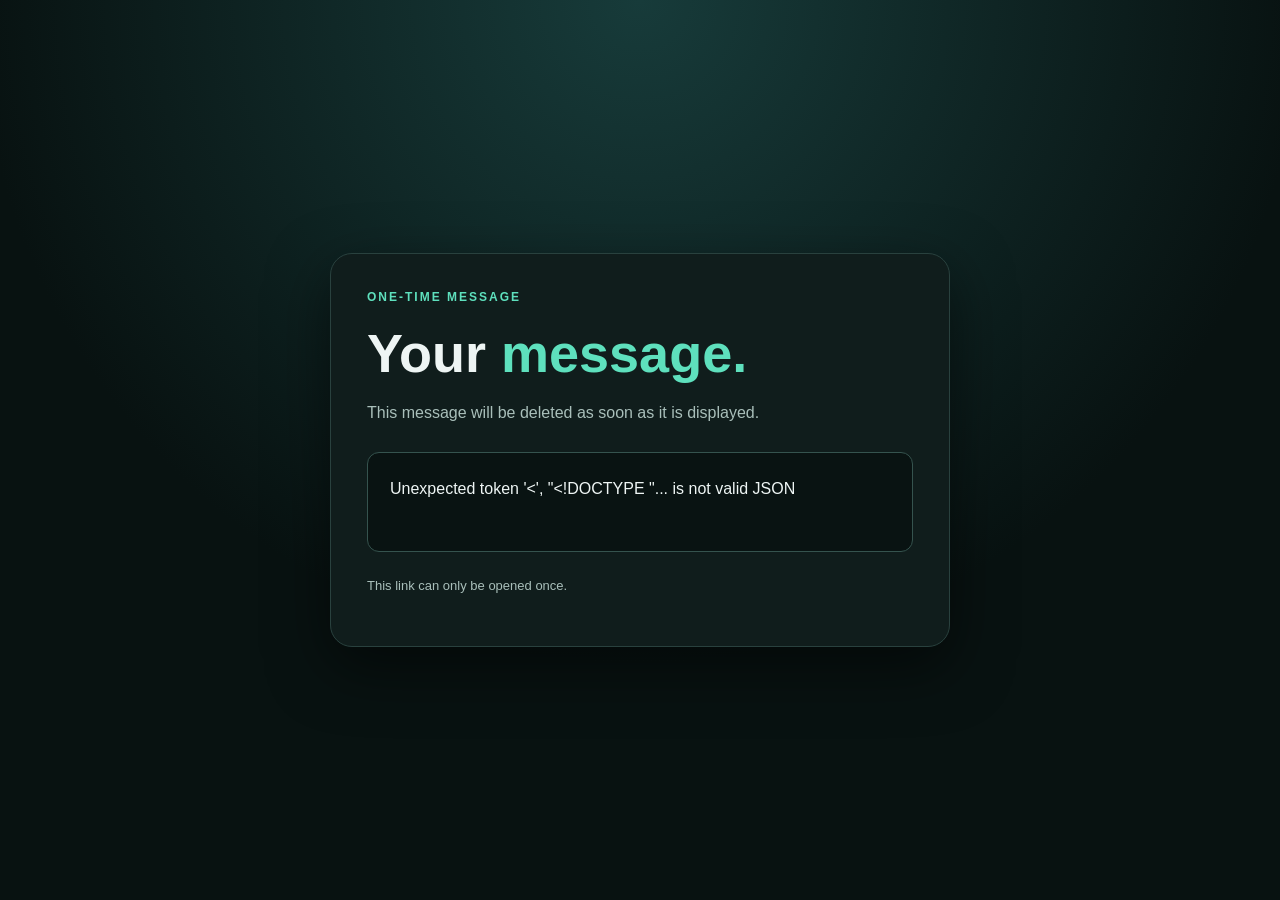
==== static/read.html @ 4c46920a "first commit" ====
<!DOCTYPE html>
<html lang="en">
<head>
    <meta charset="UTF-8">
    <meta name="viewport" content="width=device-width, initial-scale=1.0">

    <title>Open Secret Message</title>

    <link rel="stylesheet" href="/static/style.css">
</head>
<body>

    <main class="container">

        <div class="tag">
            ONE-TIME MESSAGE
        </div>

        <h1>Your <span>message.</span></h1>

        <p class="intro">
            This message will be deleted as soon as it is displayed.
        </p>

        <div id="message" class="message">
            Opening message...
        </div>

        <p class="note">
            This link can only be opened once.
        </p>

    </main>

    <script>

        // Get the token from the URL and request the message
        async function openMessage() {

            const token = window.location.pathname.split("/").pop();

            const box = document.getElementById("message");

            try {

                const response = await fetch(
                    "/message/" + encodeURIComponent(token)
                );

                const data = await response.json();

                if (!response.ok) {
                    throw new Error(
                        data.detail || "Message unavailable."
                    );
                }

                // Display the message safely as text
                box.textContent = data.message;

            } catch (error) {

                box.textContent = error.message;

            }
        }

        // Open the message when the page loads
        openMessage();

    </script>

</body>
</html>
---- static/style.css ----
/* Apply styles to all elements */
* {
    box-sizing: border-box;
}

/* Main webpage background */
body {
    margin: 0;
    min-height: 100vh;
    display: grid;
    place-items: center;
    padding: 24px;
    font-family: Arial, sans-serif;
    color: #eef5f4;

    background: radial-gradient(
        circle at top,
        #173b3a,
        #081211 60%
    );
}

/* Main content box */
.container {
    width: 100%;
    max-width: 620px;
    padding: 36px;

    background: #101d1c;
    border: 1px solid #29413e;
    border-radius: 22px;

    box-shadow: 0 20px 60px #0008;
}

/* Small heading */
.tag {
    color: #5ee0bd;
    font-size: 12px;
    letter-spacing: 2px;
    font-weight: bold;
}

/* Main title */
h1 {
    font-size: clamp(34px, 8vw, 54px);
    margin: 18px 0 12px;
}

/* Highlighted title text */
h1 span {
    color: #5ee0bd;
}

/* Description text */
.intro,
.note {
    color: #a9bfba;
    line-height: 1.6;
}

/* Textarea label */
label {
    display: block;
    margin: 28px 0 10px;
    font-weight: bold;
}

/* Textarea and input fields */
textarea,
input {
    width: 100%;
    padding: 15px;

    border: 1px solid #35534e;
    border-radius: 12px;

    color: #eef5f4;
    background: #091312;

    font: inherit;
}

/* Textarea settings */
textarea {
    resize: vertical;
}

/* Buttons */
button {
    width: 100%;
    margin-top: 16px;
    padding: 15px;

    border: 0;
    border-radius: 12px;

    color: #06211b;
    background: #5ee0bd;

    font-size: 16px;
    font-weight: bold;

    cursor: pointer;
}

/* Disabled button */
button:disabled {
    opacity: 0.6;
    cursor: wait;
}

/* Result section */
.result {
    margin-top: 20px;
    overflow-wrap: anywhere;
}

/* Result message */
.result p {
    color: #5ee0bd;
}

/* Copy button */
button.copy {
    margin-top: 10px;
}

/* Secret message display */
.message {
    margin-top: 26px;
    padding: 22px;
    min-height: 100px;

    white-space: pre-wrap;
    overflow-wrap: anywhere;

    background: #091312;
    border: 1px solid #35534e;
    border-radius: 12px;

    line-height: 1.7;
}

/* Small note */
.note {
    margin-top: 24px;
    font-size: 13px;
}

/* Mobile screen design */
@media (max-width: 480px) {

    .container {
        padding: 25px 20px;
    }

}
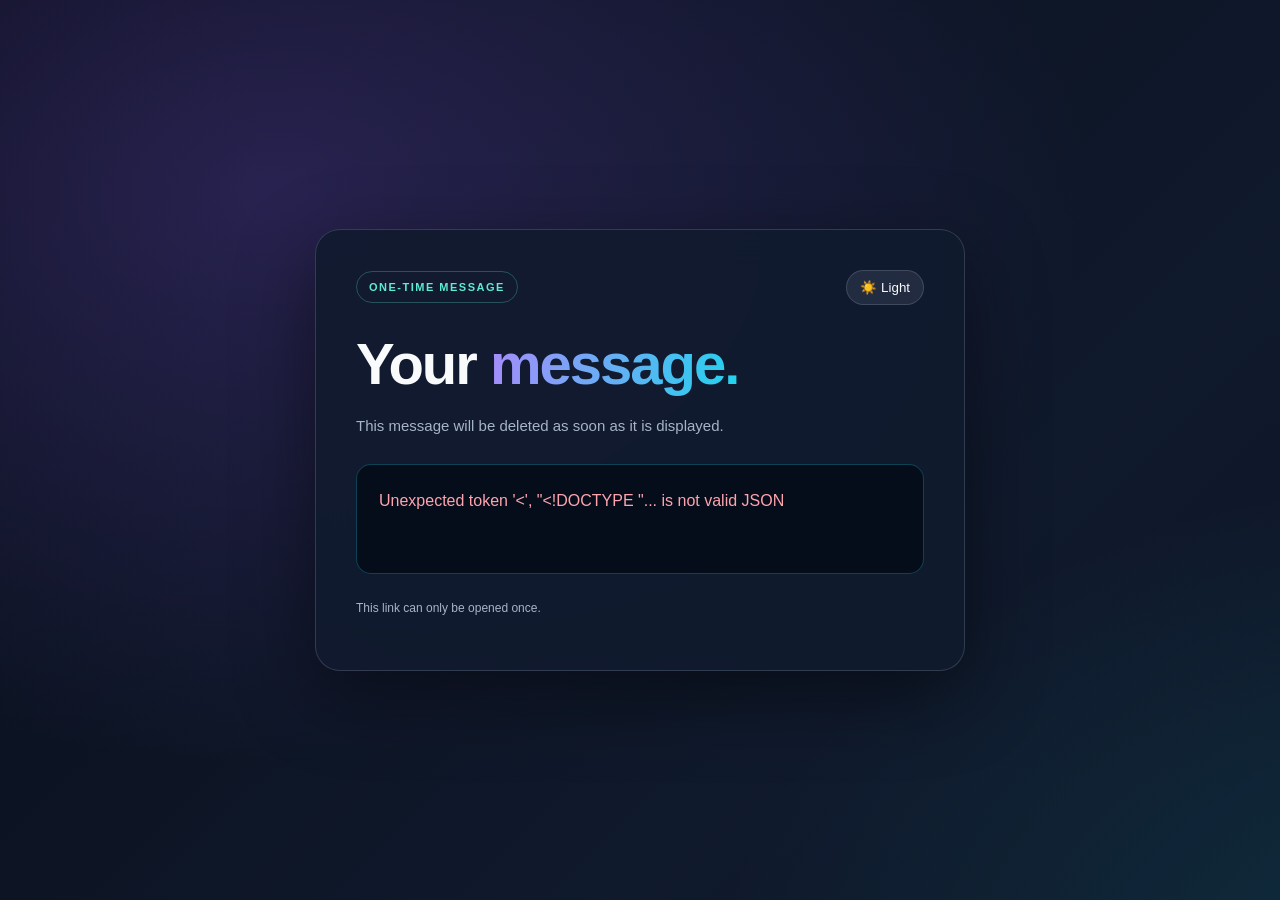
==== commit 9ed2deb7: "Updated programs" ====
--- a/static/read.html
+++ b/static/read.html
@@ -1,74 +1,153 @@
+
 <!DOCTYPE html>
 <html lang="en">
+
 <head>
+
     <meta charset="UTF-8">
-    <meta name="viewport" content="width=device-width, initial-scale=1.0">
+
+    <meta name="viewport"
+          content="width=device-width, initial-scale=1.0">
 
     <title>Open Secret Message</title>
 
     <link rel="stylesheet" href="/static/style.css">
+
 </head>
+
 <body>
 
-    <main class="container">
+<main class="container">
+
+    <div class="topbar">
 
         <div class="tag">
             ONE-TIME MESSAGE
         </div>
 
-        <h1>Your <span>message.</span></h1>
+        <button
+            class="theme-toggle"
+            id="themeToggle"
+            onclick="toggleTheme()">
 
-        <p class="intro">
-            This message will be deleted as soon as it is displayed.
-        </p>
+            ☀️ Light
 
-        <div id="message" class="message">
-            Opening message...
-        </div>
+        </button>
 
-        <p class="note">
-            This link can only be opened once.
-        </p>
+    </div>
 
-    </main>
+    <h1>Your <span>message.</span></h1>
 
-    <script>
+    <p class="intro">
+        This message will be deleted as soon as it is displayed.
+    </p>
 
-        // Get the token from the URL and request the message
-        async function openMessage() {
+    <div id="message" class="message">
+        Opening message...
+    </div>
 
-            const token = window.location.pathname.split("/").pop();
+    <p class="note">
+        This link can only be opened once.
+    </p>
 
-            const box = document.getElementById("message");
+</main>
 
-            try {
 
-                const response = await fetch(
-                    "/message/" + encodeURIComponent(token)
-                );
+<script>
 
-                const data = await response.json();
+// Apply saved theme
+function applySavedTheme() {
 
-                if (!response.ok) {
-                    throw new Error(
-                        data.detail || "Message unavailable."
-                    );
-                }
+    const theme =
+        localStorage.getItem("messageBurnerTheme") || "dark";
 
-                // Display the message safely as text
-                box.textContent = data.message;
+    document.body.classList.toggle(
+        "light-theme",
+        theme === "light"
+    );
 
-            } catch (error) {
+    updateThemeButton();
 
-                box.textContent = error.message;
+}
 
-            }
+
+// Switch theme
+function toggleTheme() {
+
+    const isLight =
+        document.body.classList.toggle("light-theme");
+
+    localStorage.setItem(
+        "messageBurnerTheme",
+        isLight ? "light" : "dark"
+    );
+
+    updateThemeButton();
+
+}
+
+
+// Update theme button
+function updateThemeButton() {
+
+    const button =
+        document.getElementById("themeToggle");
+
+    const isLight =
+        document.body.classList.contains("light-theme");
+
+    button.textContent =
+        isLight ? "🌙 Dark" : "☀️ Light";
+
+}
+
+
+// Fetch and display message
+async function openMessage() {
+
+    const token =
+        window.location.pathname.split("/").pop();
+
+    const box =
+        document.getElementById("message");
+
+    try {
+
+        const response = await fetch(
+            "/message/" + encodeURIComponent(token)
+        );
+
+        const data = await response.json();
+
+        if (!response.ok) {
+
+            throw new Error(
+                data.detail || "Message unavailable."
+            );
+
         }
 
-        // Open the message when the page loads
-        openMessage();
+        box.textContent = data.message;
 
-    </script>
+    }
+
+    catch (error) {
+
+        box.textContent = error.message;
+
+        box.classList.add("message-error");
+
+    }
+
+}
+
+
+// Start reader page
+applySavedTheme();
+
+openMessage();
+
+</script>
 
 </body>
-</html>+</html>
--- a/static/style.css
+++ b/static/style.css
@@ -1,158 +1,562 @@
-/* Apply styles to all elements */
+
+/* Message Burner Professional CSS */
+
+:root {
+
+    --panel: rgba(17, 27, 46, .92);
+
+    --text: #f8fafc;
+
+    --muted: #a7b4c8;
+
+    --field: rgba(5, 12, 25, .84);
+
+    --success: #5eead4;
+
+    --border: rgba(148, 163, 184, .25);
+
+}
+
+
+/* Basic settings */
+
 * {
+
     box-sizing: border-box;
-}
-
-/* Main webpage background */
+
+}
+
+
+/* Main background */
+
 body {
+
+    min-height: 100vh;
+
     margin: 0;
-    min-height: 100vh;
+
     display: grid;
+
     place-items: center;
-    padding: 24px;
+
+    padding: 25px 15px;
+
+    color: var(--text);
+
     font-family: Arial, sans-serif;
-    color: #eef5f4;
-
-    background: radial-gradient(
-        circle at top,
-        #173b3a,
-        #081211 60%
+
+    background:
+        radial-gradient(
+            ellipse at 15% 15%,
+            rgba(139, 92, 246, .23),
+            transparent 38%
+        ),
+        radial-gradient(
+            ellipse at 85% 80%,
+            rgba(34, 211, 238, .16),
+            transparent 38%
+        ),
+        linear-gradient(
+            135deg,
+            #080d18,
+            #101a2d,
+            #080d18
+        );
+
+    background-size: 140% 140%;
+
+    animation: backgroundFlow 14s infinite alternate;
+
+    transition: background .3s, color .3s;
+
+}
+
+
+/* Main card */
+
+.container {
+
+    width: min(100%, 650px);
+
+    padding: 40px;
+
+    border: 1px solid var(--border);
+
+    border-radius: 25px;
+
+    background: var(--panel);
+
+    backdrop-filter: blur(18px);
+
+    box-shadow: 0 24px 80px #0007;
+
+    animation: cardEnter .8s ease;
+
+}
+
+
+/* Top navigation */
+
+.topbar {
+
+    display: flex;
+
+    align-items: center;
+
+    justify-content: space-between;
+
+    gap: 10px;
+
+    flex-wrap: wrap;
+
+}
+
+
+/* Small tag */
+
+.tag {
+
+    color: var(--success);
+
+    font-size: 11px;
+
+    font-weight: bold;
+
+    letter-spacing: 1.5px;
+
+    padding: 9px 12px;
+
+    border: 1px solid #5eead444;
+
+    border-radius: 30px;
+
+}
+
+
+/* Theme button */
+
+.theme-toggle {
+
+    padding: 9px 13px;
+
+    border: 1px solid var(--border);
+
+    border-radius: 25px;
+
+    color: var(--text);
+
+    background: #94a3b822;
+
+    cursor: pointer;
+
+}
+
+
+/* Heading */
+
+h1 {
+
+    margin: 25px 0 12px;
+
+    font-size: clamp(36px, 8vw, 58px);
+
+    letter-spacing: -2px;
+
+}
+
+
+h1 span {
+
+    color: transparent;
+
+    background: linear-gradient(
+        100deg,
+        #a78bfa,
+        #22d3ee
     );
-}
-
-/* Main content box */
-.container {
-    width: 100%;
-    max-width: 620px;
-    padding: 36px;
-
-    background: #101d1c;
-    border: 1px solid #29413e;
-    border-radius: 22px;
-
-    box-shadow: 0 20px 60px #0008;
-}
-
-/* Small heading */
-.tag {
-    color: #5ee0bd;
-    font-size: 12px;
-    letter-spacing: 2px;
+
+    background-clip: text;
+
+    -webkit-background-clip: text;
+
+}
+
+
+/* Introduction */
+
+.intro {
+
+    color: var(--muted);
+
+    line-height: 1.8;
+
+    font-size: 15px;
+
+}
+
+
+/* Label */
+
+label {
+
+    display: block;
+
+    margin: 25px 0 10px;
+
     font-weight: bold;
-}
-
-/* Main title */
-h1 {
-    font-size: clamp(34px, 8vw, 54px);
-    margin: 18px 0 12px;
-}
-
-/* Highlighted title text */
-h1 span {
-    color: #5ee0bd;
-}
-
-/* Description text */
-.intro,
-.note {
-    color: #a9bfba;
-    line-height: 1.6;
-}
-
-/* Textarea label */
-label {
-    display: block;
-    margin: 28px 0 10px;
-    font-weight: bold;
-}
-
-/* Textarea and input fields */
+
+}
+
+
+/* Textarea and input */
+
 textarea,
 input {
+
     width: 100%;
+
     padding: 15px;
 
-    border: 1px solid #35534e;
-    border-radius: 12px;
-
-    color: #eef5f4;
-    background: #091312;
+    border: 1px solid var(--border);
+
+    border-radius: 14px;
+
+    outline: none;
+
+    color: var(--text);
+
+    background: var(--field);
 
     font: inherit;
-}
-
-/* Textarea settings */
+
+    line-height: 1.6;
+
+    transition: .3s;
+
+}
+
+
 textarea {
+
+    min-height: 150px;
+
     resize: vertical;
-}
-
-/* Buttons */
+
+}
+
+
+textarea:focus,
+input:focus {
+
+    border-color: #22d3ee;
+
+    box-shadow: 0 0 0 4px #22d3ee22;
+
+}
+
+
+/* Character counter */
+
+.counter-row {
+
+    display: flex;
+
+    justify-content: space-between;
+
+    gap: 10px;
+
+    margin-top: 10px;
+
+    color: var(--muted);
+
+    font-size: 12px;
+
+}
+
+
+#characterCount {
+
+    font-weight: bold;
+
+}
+
+
+#characterCount.near-limit {
+
+    color: #fbbf24;
+
+}
+
+
+#characterCount.at-limit {
+
+    color: #fb7185;
+
+}
+
+
+/* Main button */
+
 button {
+
+    font-family: inherit;
+
+}
+
+
+.primary-button,
+.copy-button {
+
     width: 100%;
-    margin-top: 16px;
-    padding: 15px;
-
-    border: 0;
-    border-radius: 12px;
-
-    color: #06211b;
-    background: #5ee0bd;
+
+    margin-top: 18px;
+
+    padding: 16px;
+
+    border: none;
+
+    border-radius: 14px;
+
+    color: #08111f;
+
+    background: linear-gradient(
+        100deg,
+        #a78bfa,
+        #67e8f9
+    );
+
+    font-size: 15px;
+
+    font-weight: bold;
+
+    cursor: pointer;
+
+    transition: .3s;
+
+}
+
+
+.primary-button:hover,
+.copy-button:hover {
+
+    transform: translateY(-3px);
+
+    box-shadow: 0 12px 30px #6366f155;
+
+}
+
+
+.primary-button:disabled {
+
+    opacity: .6;
+
+    cursor: wait;
+
+}
+
+
+/* Result section */
+
+.result {
+
+    margin-top: 20px;
+
+    overflow-wrap: anywhere;
+
+}
+
+
+.result p {
+
+    color: var(--success);
+
+    font-weight: bold;
+
+}
+
+
+/* Message reader */
+
+.message {
+
+    min-height: 110px;
+
+    margin-top: 25px;
+
+    padding: 22px;
+
+    border: 1px solid #22d3ee44;
+
+    border-radius: 15px;
+
+    color: var(--text);
+
+    background: var(--field);
 
     font-size: 16px;
-    font-weight: bold;
-
-    cursor: pointer;
-}
-
-/* Disabled button */
-button:disabled {
-    opacity: 0.6;
-    cursor: wait;
-}
-
-/* Result section */
-.result {
-    margin-top: 20px;
+
+    line-height: 1.8;
+
+    white-space: pre-wrap;
+
     overflow-wrap: anywhere;
-}
-
-/* Result message */
-.result p {
-    color: #5ee0bd;
-}
-
-/* Copy button */
-button.copy {
-    margin-top: 10px;
-}
-
-/* Secret message display */
-.message {
-    margin-top: 26px;
-    padding: 22px;
-    min-height: 100px;
-
-    white-space: pre-wrap;
-    overflow-wrap: anywhere;
-
-    background: #091312;
-    border: 1px solid #35534e;
-    border-radius: 12px;
+
+}
+
+
+.message-error {
+
+    color: #fda4af;
+
+}
+
+
+/* Footer note */
+
+.note {
+
+    margin-top: 24px;
+
+    color: var(--muted);
+
+    font-size: 12px;
 
     line-height: 1.7;
-}
-
-/* Small note */
-.note {
-    margin-top: 24px;
-    font-size: 13px;
-}
-
-/* Mobile screen design */
-@media (max-width: 480px) {
+
+}
+
+
+/* Light theme */
+
+body.light-theme {
+
+    color-scheme: light;
+
+    --panel: rgba(255, 255, 255, .94);
+
+    --text: #172033;
+
+    --muted: #5b6880;
+
+    --field: #f8fafc;
+
+    --success: #0f8b79;
+
+    --border: rgba(100, 116, 139, .30);
+
+    background:
+        radial-gradient(
+            ellipse at 15% 15%,
+            #a78bfa40,
+            transparent 38%
+        ),
+        radial-gradient(
+            ellipse at 85% 80%,
+            #22d3ee35,
+            transparent 38%
+        ),
+        linear-gradient(
+            135deg,
+            #f8faff,
+            #e9efff,
+            #f7fbff
+        );
+
+}
+
+
+body.light-theme .message-error {
+
+    color: #be123c;
+
+}
+
+
+/* Mobile responsive */
+
+@media (max-width: 600px) {
 
     .container {
-        padding: 25px 20px;
-    }
-
-}+
+        padding: 25px 19px;
+
+        border-radius: 22px;
+
+    }
+
+    h1 {
+
+        letter-spacing: -1px;
+
+    }
+
+    .intro {
+
+        font-size: 14px;
+
+    }
+
+    .counter-row {
+
+        flex-direction: column;
+
+    }
+
+}
+
+
+/* Accessibility */
+
+@media (prefers-reduced-motion: reduce) {
+
+    *,
+    *::before,
+    *::after {
+
+        animation-duration: .01ms !important;
+
+        transition-duration: .01ms !important;
+
+    }
+
+}
+
+
+/* Animations */
+
+@keyframes cardEnter {
+
+    from {
+
+        opacity: 0;
+
+        transform: translateY(25px);
+
+    }
+
+    to {
+
+        opacity: 1;
+
+        transform: translateY(0);
+
+    }
+
+}
+
+
+@keyframes backgroundFlow {
+
+    from {
+
+        background-position: 0% 0%;
+
+    }
+
+    to {
+
+        background-position: 100% 100%;
+
+    }
+
+}
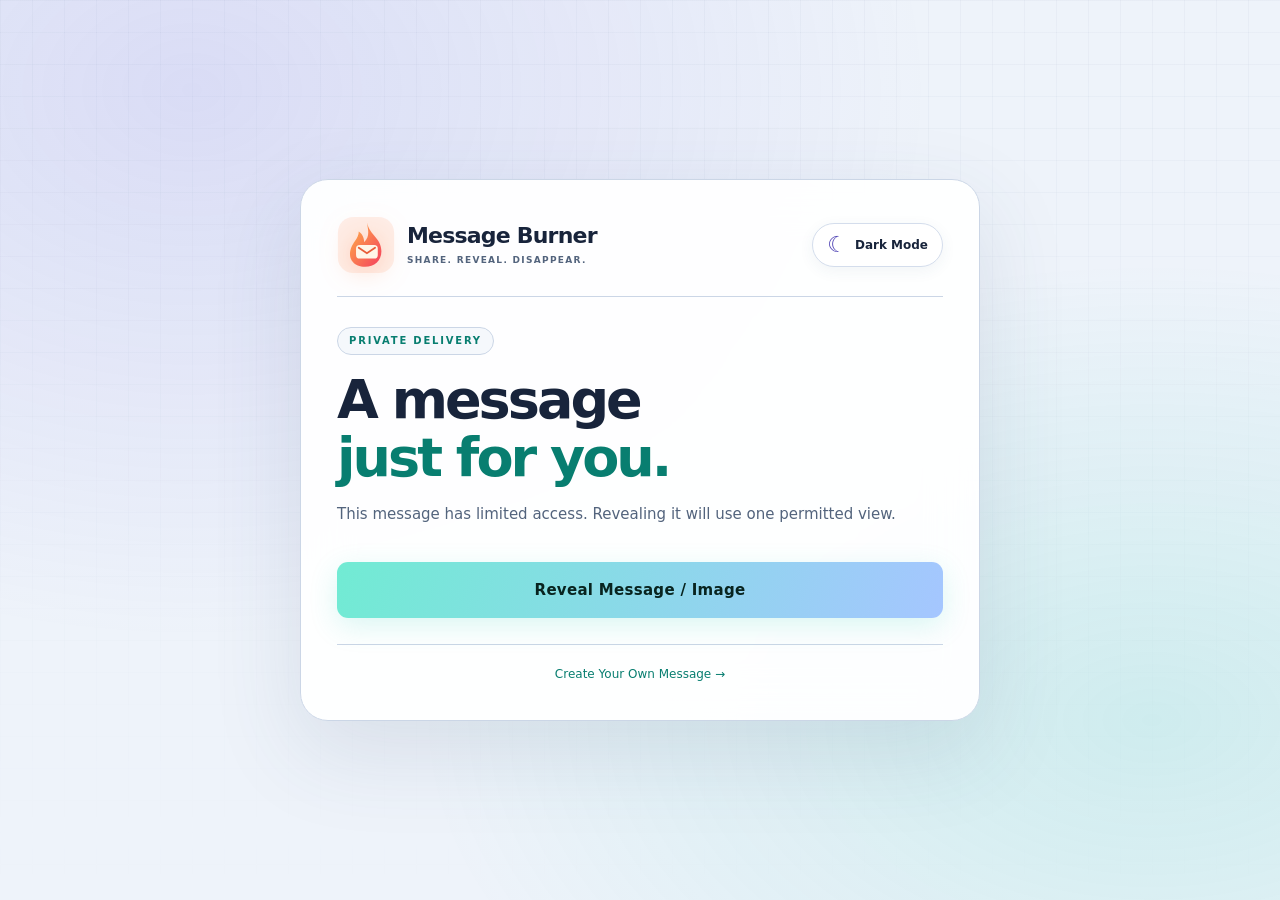
==== commit 0398d6fd: "Updated project" ====
--- a/static/read.html
+++ b/static/read.html
@@ -1,153 +1,181 @@
+<!doctype html>
+<html lang="en">
+  <head>
+    <meta charset="UTF-8" />
 
-<!DOCTYPE html>
-<html lang="en">
+    <meta name="viewport" content="width=device-width, initial-scale=1" />
 
-<head>
+    <meta name="referrer" content="no-referrer" />
 
-    <meta charset="UTF-8">
+    <title>Reveal Message | Message Burner</title>
 
-    <meta name="viewport"
-          content="width=device-width, initial-scale=1.0">
+    <link rel="stylesheet" href="/static/style.css" />
 
-    <title>Open Secret Message</title>
+    <script src="/static/app.js" defer></script>
+  </head>
 
-    <link rel="stylesheet" href="/static/style.css">
+  <body>
+    <main>
+      <!-- Professional logo and theme -->
+      <header>
+        <a href="/" class="brand-logo">
+          <svg class="logo-icon" viewBox="0 0 64 64" aria-hidden="true">
+            <defs>
+              <linearGradient
+                id="fireGradient"
+                x1="0%"
+                y1="0%"
+                x2="100%"
+                y2="100%"
+              >
+                <stop offset="0%" stop-color="#ffb347" />
 
-</head>
+                <stop offset="100%" stop-color="#f43f5e" />
+              </linearGradient>
+            </defs>
 
-<body>
+            <rect
+              x="1"
+              y="1"
+              width="62"
+              height="62"
+              rx="17"
+              fill="rgba(255,120,70,0.12)"
+            />
 
-<main class="container">
+            <path
+              d="M33 7 C36 22 49 24 49 39
+                             C49 50 41 56 31 56
+                             C19 56 12 48 15 37
+                             C17 29 24 25 24 17
+                             C29 20 30 26 30 29
+                             C37 22 34 15 33 7Z"
+              fill="url(#fireGradient)"
+            />
 
-    <div class="topbar">
+            <rect x="21" y="32" width="24" height="15" rx="4" fill="#fff5e8" />
 
-        <div class="tag">
-            ONE-TIME MESSAGE
-        </div>
+            <path
+              d="M24 35 L33 41 L42 35"
+              stroke="#e85c39"
+              stroke-width="2"
+              stroke-linecap="round"
+              fill="none"
+            />
+          </svg>
+
+          <div class="brand-text">
+            <span class="brand-name"> Message Burner </span>
+
+            <span class="brand-tagline"> Share. Reveal. Disappear. </span>
+          </div>
+        </a>
 
         <button
-            class="theme-toggle"
-            id="themeToggle"
-            onclick="toggleTheme()">
+          type="button"
+          id="themeToggle"
+          class="theme-toggle"
+          onclick="toggleTheme()"
+        >
+          <span id="themeIcon">☀</span>
 
-            ☀️ Light
+          <span id="themeText">Light Mode</span>
+        </button>
+      </header>
 
-        </button>
+      <!-- Main heading -->
+      <section class="hero">
+        <span class="eyebrow"> PRIVATE DELIVERY </span>
 
-    </div>
+        <h1>
+          A message<br />
+          <em>just for you.</em>
+        </h1>
 
-    <h1>Your <span>message.</span></h1>
+        <p>
+          This message has limited access. Revealing it will use one permitted
+          view.
+        </p>
+      </section>
 
-    <p class="intro">
-        This message will be deleted as soon as it is displayed.
-    </p>
+      <!-- Reveal button -->
+      <button class="primary" id="reveal">Reveal Message / Image</button>
 
-    <div id="message" class="message">
-        Opening message...
-    </div>
+      <!-- Status message -->
+      <p id="status" role="status"></p>
 
-    <p class="note">
-        This link can only be opened once.
-    </p>
+      <!-- Revealed content -->
+      <section id="content" hidden>
+        <h2>Your private message</h2>
 
-</main>
+        <p id="message" class="message"></p>
 
+        <img id="photo" hidden alt="Shared image" />
 
-<script>
+        <button class="remove" id="close">Close and Hide Content</button>
+      </section>
 
-// Apply saved theme
-function applySavedTheme() {
+      <!-- Footer -->
+      <footer>
+        <a href="/"> Create Your Own Message → </a>
+      </footer>
+    </main>
 
-    const theme =
-        localStorage.getItem("messageBurnerTheme") || "dark";
+    <script>
+      const $ = (id) => document.getElementById(id);
 
-    document.body.classList.toggle(
-        "light-theme",
-        theme === "light"
-    );
+      // Reveal message and image
+      $("reveal").onclick = async function () {
+        $("reveal").disabled = true;
 
-    updateThemeButton();
+        $("status").textContent = "Opening your message...";
 
-}
+        try {
+          const token = location.pathname.split("/").pop();
 
+          const response = await fetch("/message/" + token, {
+            method: "POST",
+            cache: "no-store",
+          });
 
-// Switch theme
-function toggleTheme() {
+          const data = await response.json();
 
-    const isLight =
-        document.body.classList.toggle("light-theme");
+          if (!response.ok) {
+            throw Error(data.detail);
+          }
 
-    localStorage.setItem(
-        "messageBurnerTheme",
-        isLight ? "light" : "dark"
-    );
+          // Display text message
+          $("message").textContent = data.message;
 
-    updateThemeButton();
+          $("message").hidden = !data.message;
 
-}
+          // Display image
+          if (data.image) {
+            $("photo").src = data.image;
 
+            $("photo").hidden = false;
+          }
 
-// Update theme button
-function updateThemeButton() {
+          $("content").hidden = false;
 
-    const button =
-        document.getElementById("themeToggle");
+          $("reveal").hidden = true;
 
-    const isLight =
-        document.body.classList.contains("light-theme");
+          $("status").textContent = "Remaining views: " + data.remaining_reads;
+        } catch (error) {
+          $("status").textContent = error.message;
+        }
+      };
 
-    button.textContent =
-        isLight ? "🌙 Dark" : "☀️ Light";
+      // Close revealed content
+      $("close").onclick = function () {
+        $("photo").removeAttribute("src");
 
-}
+        $("message").textContent = "";
 
+        $("content").hidden = true;
 
-// Fetch and display message
-async function openMessage() {
-
-    const token =
-        window.location.pathname.split("/").pop();
-
-    const box =
-        document.getElementById("message");
-
-    try {
-
-        const response = await fetch(
-            "/message/" + encodeURIComponent(token)
-        );
-
-        const data = await response.json();
-
-        if (!response.ok) {
-
-            throw new Error(
-                data.detail || "Message unavailable."
-            );
-
-        }
-
-        box.textContent = data.message;
-
-    }
-
-    catch (error) {
-
-        box.textContent = error.message;
-
-        box.classList.add("message-error");
-
-    }
-
-}
-
-
-// Start reader page
-applySavedTheme();
-
-openMessage();
-
-</script>
-
-</body>
+        $("status").textContent = "Content has been hidden.";
+      };
+    </script>
+  </body>
 </html>
--- a/static/style.css
+++ b/static/style.css
@@ -1,562 +1,997 @@
-
-/* Message Burner Professional CSS */
+/* =========================================
+   MESSAGE BURNER - PROFESSIONAL DESIGN
+   ========================================= */
+
+/* Dark theme */
 
 :root {
-
-    --panel: rgba(17, 27, 46, .92);
-
-    --text: #f8fafc;
-
-    --muted: #a7b4c8;
-
-    --field: rgba(5, 12, 25, .84);
-
-    --success: #5eead4;
-
-    --border: rgba(148, 163, 184, .25);
-
-}
-
-
-/* Basic settings */
+  color-scheme: dark;
+
+  --bg: #080c18;
+  --panel: rgba(18, 25, 43, 0.88);
+  --field: #10182a;
+  --text: #eef4ff;
+  --muted: #a5b3ca;
+  --line: #34425b;
+  --accent: #65e6cf;
+  --accent2: #a8a2ff;
+  --shadow: 0 30px 90px #0007;
+  --ink: #08241f;
+  --danger: #f87171;
+  --whatsapp: #22c55e;
+  --email: #83b1ff;
+  --glow1: #6259df45;
+  --glow2: #16c8ae40;
+}
+
+/* Light theme */
+
+:root.light {
+  color-scheme: light;
+
+  --bg: #eef3fa;
+  --panel: rgba(255, 255, 255, 0.94);
+  --field: #f5f8fc;
+  --text: #18243b;
+  --muted: #53647d;
+  --line: #cbd6e6;
+  --accent: #087e70;
+  --accent2: #5145b5;
+  --shadow: 0 30px 90px #354c7020;
+  --ink: #08241f;
+  --danger: #b91c1c;
+  --whatsapp: #15803d;
+  --email: #1d4ed8;
+  --glow1: #6259df25;
+  --glow2: #16c8ae25;
+}
+
+/* Global settings */
 
 * {
-
-    box-sizing: border-box;
-
-}
-
-
-/* Main background */
+  box-sizing: border-box;
+}
+
+[hidden] {
+  display: none !important;
+}
+
+html {
+  scroll-behavior: smooth;
+}
+
+::selection {
+  background: #65e6cf;
+  color: #08241f;
+}
+
+/* Website background */
 
 body {
-
-    min-height: 100vh;
-
-    margin: 0;
-
-    display: grid;
-
-    place-items: center;
-
-    padding: 25px 15px;
-
-    color: var(--text);
-
-    font-family: Arial, sans-serif;
-
-    background:
-        radial-gradient(
-            ellipse at 15% 15%,
-            rgba(139, 92, 246, .23),
-            transparent 38%
-        ),
-        radial-gradient(
-            ellipse at 85% 80%,
-            rgba(34, 211, 238, .16),
-            transparent 38%
-        ),
-        linear-gradient(
-            135deg,
-            #080d18,
-            #101a2d,
-            #080d18
-        );
-
-    background-size: 140% 140%;
-
-    animation: backgroundFlow 14s infinite alternate;
-
-    transition: background .3s, color .3s;
-
-}
-
-
-/* Main card */
-
-.container {
-
-    width: min(100%, 650px);
-
-    padding: 40px;
-
-    border: 1px solid var(--border);
-
-    border-radius: 25px;
-
-    background: var(--panel);
-
-    backdrop-filter: blur(18px);
-
-    box-shadow: 0 24px 80px #0007;
-
-    animation: cardEnter .8s ease;
-
-}
-
-
-/* Top navigation */
-
-.topbar {
-
-    display: flex;
-
-    align-items: center;
-
-    justify-content: space-between;
-
-    gap: 10px;
-
+  margin: 0;
+  min-height: 100vh;
+  display: grid;
+  place-items: center;
+  padding: 36px 18px;
+
+  font-family: "Segoe UI", system-ui, sans-serif;
+  font-size: 15px;
+  line-height: 1.6;
+
+  color: var(--text);
+  background: var(--bg);
+
+  isolation: isolate;
+
+  transition:
+    background 0.45s ease,
+    color 0.45s ease;
+}
+
+/* Animated aurora background */
+
+body::before {
+  content: "";
+  position: fixed;
+  inset: 0;
+  z-index: -1;
+  pointer-events: none;
+
+  background:
+    radial-gradient(ellipse at 15% 10%, var(--glow1), transparent 48%),
+    radial-gradient(ellipse at 90% 80%, var(--glow2), transparent 45%);
+
+  animation: aurora 12s ease-in-out infinite alternate;
+}
+
+/* Professional grid background */
+
+body::after {
+  content: "";
+  position: fixed;
+  inset: 0;
+  z-index: -1;
+  pointer-events: none;
+
+  background-image:
+    linear-gradient(#8495b010 1px, transparent 1px),
+    linear-gradient(90deg, #8495b010 1px, transparent 1px);
+
+  background-size: 32px 32px;
+
+  mask-image: linear-gradient(#000, transparent);
+}
+
+/* Main glass container */
+
+main {
+  width: min(100%, 680px);
+  padding: 36px;
+
+  border: 1px solid var(--line);
+  border-radius: 28px;
+
+  background: var(--panel);
+
+  backdrop-filter: blur(24px);
+  -webkit-backdrop-filter: blur(24px);
+
+  box-shadow: var(--shadow);
+
+  animation: enter 0.65s ease both;
+
+  transition:
+    background 0.4s ease,
+    border-color 0.4s ease,
+    box-shadow 0.4s ease;
+}
+
+/* Navigation header */
+
+header {
+  display: flex;
+  align-items: center;
+  justify-content: space-between;
+  gap: 12px;
+
+  padding-bottom: 22px;
+
+  border-bottom: 1px solid var(--line);
+}
+
+/* Professional logo */
+
+.brand-logo {
+  display: flex;
+  align-items: center;
+  gap: 12px;
+
+  min-width: 0;
+
+  text-decoration: none;
+  color: var(--text);
+}
+
+.brand-logo:hover {
+  text-decoration: none;
+}
+
+/* Animated flame icon */
+
+.logo-icon {
+  width: 58px;
+  height: 58px;
+  flex-shrink: 0;
+
+  filter: drop-shadow(0 4px 12px #ff783540);
+
+  animation: logoFloat 4s ease-in-out infinite;
+
+  transition: filter 0.4s ease;
+}
+
+.brand-logo:hover .logo-icon {
+  filter: drop-shadow(0 4px 18px #ff783580);
+}
+
+/* Brand text */
+
+.brand-text {
+  display: flex;
+  flex-direction: column;
+  gap: 4px;
+}
+
+.brand-name {
+  font-size: 22px;
+  font-weight: 800;
+  letter-spacing: -0.8px;
+  line-height: 1.2;
+
+  color: var(--text);
+
+  transition: color 0.4s ease;
+}
+
+.brand-tagline {
+  font-size: 9px;
+  font-weight: 650;
+  letter-spacing: 1.3px;
+  text-transform: uppercase;
+
+  color: var(--muted);
+}
+
+/* Dynamic theme button */
+
+.theme-toggle {
+  display: flex;
+  align-items: center;
+  justify-content: center;
+  gap: 8px;
+
+  flex-shrink: 0;
+
+  padding: 10px 14px;
+
+  border: 1px solid var(--line);
+  border-radius: 30px;
+
+  background: var(--field);
+  color: var(--text);
+
+  font-size: 12px;
+  font-weight: 650;
+  white-space: nowrap;
+
+  cursor: pointer;
+}
+
+.theme-toggle:hover {
+  border-color: var(--accent);
+  box-shadow: 0 0 20px #65e6cf25;
+  transform: translateY(-2px);
+}
+
+/* Sun icon */
+
+#themeIcon {
+  display: inline-block;
+  font-size: 22px;
+  line-height: 1;
+  color: #fbbf24;
+
+  transition:
+    transform 0.5s ease,
+    color 0.4s ease;
+}
+
+.theme-toggle:hover #themeIcon {
+  transform: rotate(35deg);
+}
+
+/* Moon icon */
+
+:root.light #themeIcon {
+  color: #5145b5;
+}
+
+:root.light .theme-toggle {
+  background: #ffffff;
+  border-color: #d4ddec;
+  box-shadow: 0 4px 15px #354c7010;
+}
+
+/* Hero section */
+
+.hero {
+  padding: 30px 0 24px;
+}
+
+.eyebrow {
+  display: inline-block;
+
+  padding: 5px 11px;
+
+  border: 1px solid var(--line);
+  border-radius: 30px;
+
+  background: var(--field);
+
+  font-size: 10px;
+  font-weight: 800;
+  letter-spacing: 1.8px;
+
+  color: var(--accent);
+}
+
+/* Main heading */
+
+h1 {
+  font-size: clamp(34px, 7vw, 54px);
+  line-height: 1.08;
+  letter-spacing: -0.055em;
+
+  margin: 16px 0 14px;
+}
+
+h1 em {
+  font-style: normal;
+  color: var(--accent);
+
+  animation: textGlow 4s ease-in-out infinite;
+}
+
+h2 {
+  font-size: 21px;
+  letter-spacing: -0.03em;
+  margin: 0 0 12px;
+}
+
+p {
+  margin: 0 0 12px;
+  color: var(--muted);
+}
+
+/* Form labels */
+
+label {
+  display: block;
+  font-weight: 650;
+  margin: 0 0 8px;
+}
+
+/* Form elements */
+
+textarea,
+input,
+select,
+button {
+  font: inherit;
+}
+
+textarea,
+input:not([type="file"]),
+select {
+  width: 100%;
+
+  background: var(--field);
+  color: var(--text);
+
+  border: 1px solid var(--line);
+  border-radius: 12px;
+
+  padding: 13px 15px;
+
+  outline: none;
+
+  transition:
+    border-color 0.25s ease,
+    box-shadow 0.25s ease,
+    background 0.4s ease,
+    color 0.4s ease;
+}
+
+/* Message textarea */
+
+textarea {
+  min-height: 136px;
+  resize: vertical;
+}
+
+textarea::placeholder {
+  color: var(--muted);
+}
+
+/* Input focus animation */
+
+textarea:focus,
+input:focus,
+select:focus {
+  border-color: var(--accent);
+  box-shadow: 0 0 0 3px #39cbb52a;
+}
+
+/* Character counter */
+
+small {
+  font-size: 12px;
+  color: var(--muted);
+}
+
+#counter {
+  display: block;
+  text-align: right;
+
+  margin: 5px 0 18px;
+
+  font-variant-numeric: tabular-nums;
+
+  transition: color 0.3s ease;
+}
+
+/* Professional image upload box */
+
+.upload {
+  position: relative;
+
+  display: grid;
+  place-items: center;
+  gap: 5px;
+
+  padding: 26px 12px;
+  margin-bottom: 20px;
+
+  border: 1px dashed var(--line);
+  border-radius: 18px;
+
+  background: var(--field);
+  color: var(--accent);
+
+  cursor: pointer;
+
+  transition:
+    transform 0.3s ease,
+    border-color 0.3s ease,
+    box-shadow 0.3s ease,
+    background 0.4s ease;
+}
+
+/* Upload icon */
+
+.upload-icon {
+  display: grid;
+  place-items: center;
+
+  width: 46px;
+  height: 46px;
+
+  font-size: 28px;
+
+  border-radius: 14px;
+
+  background: #65e6cf15;
+  border: 1px solid #65e6cf35;
+
+  margin-bottom: 5px;
+
+  transition: transform 0.3s ease;
+}
+
+.upload:hover {
+  border-color: var(--accent);
+
+  transform: translateY(-3px);
+
+  box-shadow: 0 8px 30px #16c8ae20;
+}
+
+.upload:hover .upload-icon {
+  transform: rotate(90deg);
+}
+
+/* Hide extra Choose File button */
+
+input[type="file"] {
+  position: absolute;
+
+  width: 1px;
+  height: 1px;
+
+  padding: 0;
+  margin: -1px;
+
+  opacity: 0;
+  overflow: hidden;
+
+  clip-path: inset(50%);
+}
+
+.upload:has(+ input:focus-visible) {
+  outline: 2px solid var(--accent);
+  outline-offset: 4px;
+}
+
+/* Image preview container */
+
+#previewBox {
+  padding: 15px;
+  margin-bottom: 20px;
+
+  border: 1px solid var(--line);
+  border-radius: 16px;
+
+  background: var(--field);
+
+  animation: enter 0.4s ease both;
+}
+
+/* Preview and revealed image */
+
+#preview,
+#photo {
+  display: block;
+
+  width: 100%;
+  max-height: 420px;
+
+  object-fit: contain;
+
+  background: var(--field);
+
+  border: 1px solid var(--line);
+  border-radius: 14px;
+
+  margin-bottom: 12px;
+
+  animation: enter 0.5s ease both;
+}
+
+#fileName {
+  font-size: 12px;
+  overflow-wrap: anywhere;
+}
+
+/* Time limit and number of users */
+
+.columns {
+  display: grid;
+
+  grid-template-columns: 1fr 1fr;
+
+  gap: 16px;
+
+  margin: 10px 0 24px;
+}
+
+.columns small {
+  display: block;
+  margin-top: 6px;
+}
+
+select {
+  cursor: pointer;
+}
+
+select:hover {
+  border-color: var(--accent);
+}
+
+/* Number of users input */
+
+input[type="number"] {
+  width: 100%;
+
+  padding: 13px 15px;
+
+  background: var(--field);
+  color: var(--text);
+
+  border: 1px solid var(--line);
+  border-radius: 12px;
+
+  font-size: 15px;
+  font-variant-numeric: tabular-nums;
+
+  transition: all 0.3s ease;
+}
+
+input[type="number"]:hover {
+  border-color: var(--accent);
+}
+
+input[type="number"]:focus {
+  border-color: var(--accent);
+  box-shadow: 0 0 15px #65e6cf25;
+}
+
+/* General buttons */
+
+button {
+  cursor: pointer;
+
+  border: 1px solid var(--line);
+
+  background: var(--field);
+  color: var(--text);
+
+  border-radius: 11px;
+
+  padding: 10px 15px;
+
+  font-weight: 650;
+
+  transition:
+    transform 0.25s ease,
+    box-shadow 0.25s ease,
+    border-color 0.25s ease,
+    background 0.4s ease,
+    color 0.4s ease;
+}
+
+button:hover:not(:disabled) {
+  transform: translateY(-3px);
+
+  border-color: var(--accent);
+
+  box-shadow: 0 5px 20px #16c8ae25;
+}
+
+button:active:not(:disabled) {
+  transform: scale(0.97);
+}
+
+button:focus-visible,
+a:focus-visible {
+  outline: 2px solid var(--accent);
+  outline-offset: 4px;
+}
+
+button:disabled {
+  opacity: 0.55;
+  cursor: wait;
+}
+
+/* Remove image button */
+
+.remove {
+  width: 100%;
+
+  color: var(--danger);
+
+  border: 1px solid #f8717140;
+
+  background: #f8717110;
+}
+
+.remove:hover:not(:disabled) {
+  color: #ffffff;
+
+  background: #dc2626;
+  border-color: #dc2626;
+
+  box-shadow: 0 5px 20px #dc262630;
+}
+
+/* Main gradient button */
+
+.primary {
+  position: relative;
+  overflow: hidden;
+
+  width: 100%;
+  padding: 16px;
+
+  background: linear-gradient(110deg, #71ebd3, #a5c6ff);
+
+  color: var(--ink);
+
+  border: 0;
+
+  font-weight: 750;
+  letter-spacing: 0.3px;
+
+  box-shadow: 0 8px 28px #27cbb52b;
+}
+
+/* Button shine animation */
+
+.primary::before {
+  content: "";
+
+  position: absolute;
+
+  top: 0;
+  left: -100%;
+
+  width: 50%;
+  height: 100%;
+
+  background: linear-gradient(90deg, transparent, #ffffff70, transparent);
+
+  transform: skewX(-20deg);
+
+  animation: shine 5s infinite;
+
+  pointer-events: none;
+}
+
+.primary:hover:not(:disabled) {
+  box-shadow: 0 10px 35px #27cbb550;
+}
+
+/* Status messages */
+
+#status {
+  font-size: 13px;
+
+  margin: 14px 0;
+
+  color: var(--accent);
+
+  overflow-wrap: anywhere;
+}
+
+#status:empty {
+  display: none;
+}
+
+/* Generated link and revealed content */
+
+#result,
+#content {
+  margin-top: 22px;
+  padding: 20px;
+
+  border: 1px solid var(--line);
+  border-radius: 18px;
+
+  background: var(--field);
+
+  animation: enter 0.4s ease both;
+}
+
+#linkInfo {
+  font-size: 12px;
+  color: var(--muted);
+}
+
+/* Sharing buttons */
+
+.shares {
+  display: flex;
+  flex-wrap: wrap;
+
+  gap: 8px;
+
+  margin-top: 12px;
+}
+
+.shares button {
+  flex: 1 1 100px;
+
+  font-size: 13px;
+}
+
+/* WhatsApp button */
+
+.whatsapp {
+  color: var(--whatsapp);
+}
+
+.whatsapp:hover:not(:disabled) {
+  background: #22c55e20;
+  border-color: #22c55e;
+}
+
+/* Email button */
+
+.email {
+  color: var(--email);
+}
+
+.email:hover:not(:disabled) {
+  background: #659dff20;
+  border-color: #659dff;
+}
+
+/* SMS button */
+
+.sms {
+  color: var(--accent2);
+}
+
+/* Revealed message */
+
+.message {
+  white-space: pre-wrap;
+  overflow-wrap: anywhere;
+
+  color: var(--text);
+
+  font-size: 17px;
+  line-height: 1.8;
+}
+
+/* Footer */
+
+footer {
+  text-align: center;
+
+  border-top: 1px solid var(--line);
+
+  padding-top: 20px;
+  margin-top: 26px;
+
+  color: var(--muted);
+
+  font-size: 12px;
+}
+
+/* Animated footer indicator */
+
+.footer-dot {
+  display: inline-block;
+
+  width: 7px;
+  height: 7px;
+
+  margin-right: 5px;
+
+  border-radius: 50%;
+
+  background: var(--accent);
+
+  animation: pulse 2s infinite;
+}
+
+a {
+  color: var(--accent);
+  text-decoration: none;
+}
+
+a:hover {
+  text-decoration: underline;
+}
+
+/* =========================================
+   PROFESSIONAL ANIMATIONS
+   ========================================= */
+
+/* Page entrance */
+
+@keyframes enter {
+  from {
+    opacity: 0;
+    transform: translateY(16px);
+  }
+
+  to {
+    opacity: 1;
+    transform: translateY(0);
+  }
+}
+
+/* Animated background */
+
+@keyframes aurora {
+  from {
+    opacity: 0.65;
+    transform: scale(1);
+  }
+
+  to {
+    opacity: 1;
+    transform: scale(1.08);
+  }
+}
+
+/* Heading glow */
+
+@keyframes textGlow {
+  0%,
+  100% {
+    text-shadow: 0 0 5px #65e6cf10;
+  }
+
+  50% {
+    text-shadow: 0 0 22px #65e6cf40;
+  }
+}
+
+/* Button shine */
+
+@keyframes shine {
+  0% {
+    left: -100%;
+  }
+
+  30%,
+  100% {
+    left: 150%;
+  }
+}
+
+/* Footer pulse */
+
+@keyframes pulse {
+  0%,
+  100% {
+    box-shadow: 0 0 0 0 #65e6cf40;
+  }
+
+  50% {
+    box-shadow: 0 0 0 5px #65e6cf00;
+  }
+}
+
+/* Animated logo */
+
+@keyframes logoFloat {
+  0%,
+  100% {
+    transform: translateY(0);
+  }
+
+  50% {
+    transform: translateY(-4px);
+  }
+}
+
+/* =========================================
+   MOBILE RESPONSIVE DESIGN
+   ========================================= */
+
+@media (max-width: 480px) {
+  body {
+    padding: 16px 12px;
+  }
+
+  main {
+    padding: 20px;
+    border-radius: 20px;
+  }
+
+  header {
+    gap: 8px;
     flex-wrap: wrap;
-
-}
-
-
-/* Small tag */
-
-.tag {
-
-    color: var(--success);
-
-    font-size: 11px;
-
-    font-weight: bold;
-
-    letter-spacing: 1.5px;
-
-    padding: 9px 12px;
-
-    border: 1px solid #5eead444;
-
-    border-radius: 30px;
-
-}
-
-
-/* Theme button */
-
-.theme-toggle {
-
-    padding: 9px 13px;
-
-    border: 1px solid var(--border);
-
-    border-radius: 25px;
-
-    color: var(--text);
-
-    background: #94a3b822;
-
-    cursor: pointer;
-
-}
-
-
-/* Heading */
-
-h1 {
-
-    margin: 25px 0 12px;
-
-    font-size: clamp(36px, 8vw, 58px);
-
-    letter-spacing: -2px;
-
-}
-
-
-h1 span {
-
-    color: transparent;
-
-    background: linear-gradient(
-        100deg,
-        #a78bfa,
-        #22d3ee
-    );
-
-    background-clip: text;
-
-    -webkit-background-clip: text;
-
-}
-
-
-/* Introduction */
-
-.intro {
-
-    color: var(--muted);
-
-    line-height: 1.8;
-
-    font-size: 15px;
-
-}
-
-
-/* Label */
-
-label {
-
-    display: block;
-
-    margin: 25px 0 10px;
-
-    font-weight: bold;
-
-}
-
-
-/* Textarea and input */
-
-textarea,
-input {
-
-    width: 100%;
-
-    padding: 15px;
-
-    border: 1px solid var(--border);
-
-    border-radius: 14px;
-
-    outline: none;
-
-    color: var(--text);
-
-    background: var(--field);
-
-    font: inherit;
-
-    line-height: 1.6;
-
-    transition: .3s;
-
-}
-
-
-textarea {
-
-    min-height: 150px;
-
-    resize: vertical;
-
-}
-
-
-textarea:focus,
-input:focus {
-
-    border-color: #22d3ee;
-
-    box-shadow: 0 0 0 4px #22d3ee22;
-
-}
-
-
-/* Character counter */
-
-.counter-row {
-
-    display: flex;
-
-    justify-content: space-between;
-
-    gap: 10px;
-
-    margin-top: 10px;
-
-    color: var(--muted);
-
-    font-size: 12px;
-
-}
-
-
-#characterCount {
-
-    font-weight: bold;
-
-}
-
-
-#characterCount.near-limit {
-
-    color: #fbbf24;
-
-}
-
-
-#characterCount.at-limit {
-
-    color: #fb7185;
-
-}
-
-
-/* Main button */
-
-button {
-
-    font-family: inherit;
-
-}
-
-
-.primary-button,
-.copy-button {
-
-    width: 100%;
-
-    margin-top: 18px;
-
-    padding: 16px;
-
-    border: none;
-
-    border-radius: 14px;
-
-    color: #08111f;
-
-    background: linear-gradient(
-        100deg,
-        #a78bfa,
-        #67e8f9
-    );
-
-    font-size: 15px;
-
-    font-weight: bold;
-
-    cursor: pointer;
-
-    transition: .3s;
-
-}
-
-
-.primary-button:hover,
-.copy-button:hover {
-
-    transform: translateY(-3px);
-
-    box-shadow: 0 12px 30px #6366f155;
-
-}
-
-
-.primary-button:disabled {
-
-    opacity: .6;
-
-    cursor: wait;
-
-}
-
-
-/* Result section */
-
-.result {
-
-    margin-top: 20px;
-
-    overflow-wrap: anywhere;
-
-}
-
-
-.result p {
-
-    color: var(--success);
-
-    font-weight: bold;
-
-}
-
-
-/* Message reader */
-
-.message {
-
-    min-height: 110px;
-
-    margin-top: 25px;
-
-    padding: 22px;
-
-    border: 1px solid #22d3ee44;
-
-    border-radius: 15px;
-
-    color: var(--text);
-
-    background: var(--field);
-
+  }
+
+  .logo-icon {
+    width: 43px;
+    height: 43px;
+  }
+
+  .brand-logo {
+    gap: 8px;
+  }
+
+  .brand-name {
     font-size: 16px;
-
-    line-height: 1.8;
-
-    white-space: pre-wrap;
-
-    overflow-wrap: anywhere;
-
-}
-
-
-.message-error {
-
-    color: #fda4af;
-
-}
-
-
-/* Footer note */
-
-.note {
-
-    margin-top: 24px;
-
-    color: var(--muted);
-
-    font-size: 12px;
-
-    line-height: 1.7;
-
-}
-
-
-/* Light theme */
-
-body.light-theme {
-
-    color-scheme: light;
-
-    --panel: rgba(255, 255, 255, .94);
-
-    --text: #172033;
-
-    --muted: #5b6880;
-
-    --field: #f8fafc;
-
-    --success: #0f8b79;
-
-    --border: rgba(100, 116, 139, .30);
-
-    background:
-        radial-gradient(
-            ellipse at 15% 15%,
-            #a78bfa40,
-            transparent 38%
-        ),
-        radial-gradient(
-            ellipse at 85% 80%,
-            #22d3ee35,
-            transparent 38%
-        ),
-        linear-gradient(
-            135deg,
-            #f8faff,
-            #e9efff,
-            #f7fbff
-        );
-
-}
-
-
-body.light-theme .message-error {
-
-    color: #be123c;
-
-}
-
-
-/* Mobile responsive */
-
-@media (max-width: 600px) {
-
-    .container {
-
-        padding: 25px 19px;
-
-        border-radius: 22px;
-
-    }
-
-    h1 {
-
-        letter-spacing: -1px;
-
-    }
-
-    .intro {
-
-        font-size: 14px;
-
-    }
-
-    .counter-row {
-
-        flex-direction: column;
-
-    }
-
-}
-
-
-/* Accessibility */
+  }
+
+  .brand-tagline {
+    font-size: 7px;
+    letter-spacing: 0.6px;
+  }
+
+  .theme-toggle {
+    padding: 8px 10px;
+    font-size: 10px;
+    gap: 5px;
+  }
+
+  #themeIcon {
+    font-size: 17px;
+  }
+
+  .columns {
+    grid-template-columns: 1fr;
+    gap: 14px;
+  }
+
+  .hero {
+    padding-top: 24px;
+  }
+
+  #result,
+  #content {
+    padding: 14px;
+  }
+
+  .upload {
+    padding: 20px 10px;
+  }
+}
+
+/* Reduced motion accessibility */
 
 @media (prefers-reduced-motion: reduce) {
-
-    *,
-    *::before,
-    *::after {
-
-        animation-duration: .01ms !important;
-
-        transition-duration: .01ms !important;
-
-    }
-
-}
-
-
-/* Animations */
-
-@keyframes cardEnter {
-
-    from {
-
-        opacity: 0;
-
-        transform: translateY(25px);
-
-    }
-
-    to {
-
-        opacity: 1;
-
-        transform: translateY(0);
-
-    }
-
-}
-
-
-@keyframes backgroundFlow {
-
-    from {
-
-        background-position: 0% 0%;
-
-    }
-
-    to {
-
-        background-position: 100% 100%;
-
-    }
-
-}
+  *,
+  *::before,
+  *::after {
+    animation: none !important;
+    transition: none !important;
+    scroll-behavior: auto !important;
+  }
+}
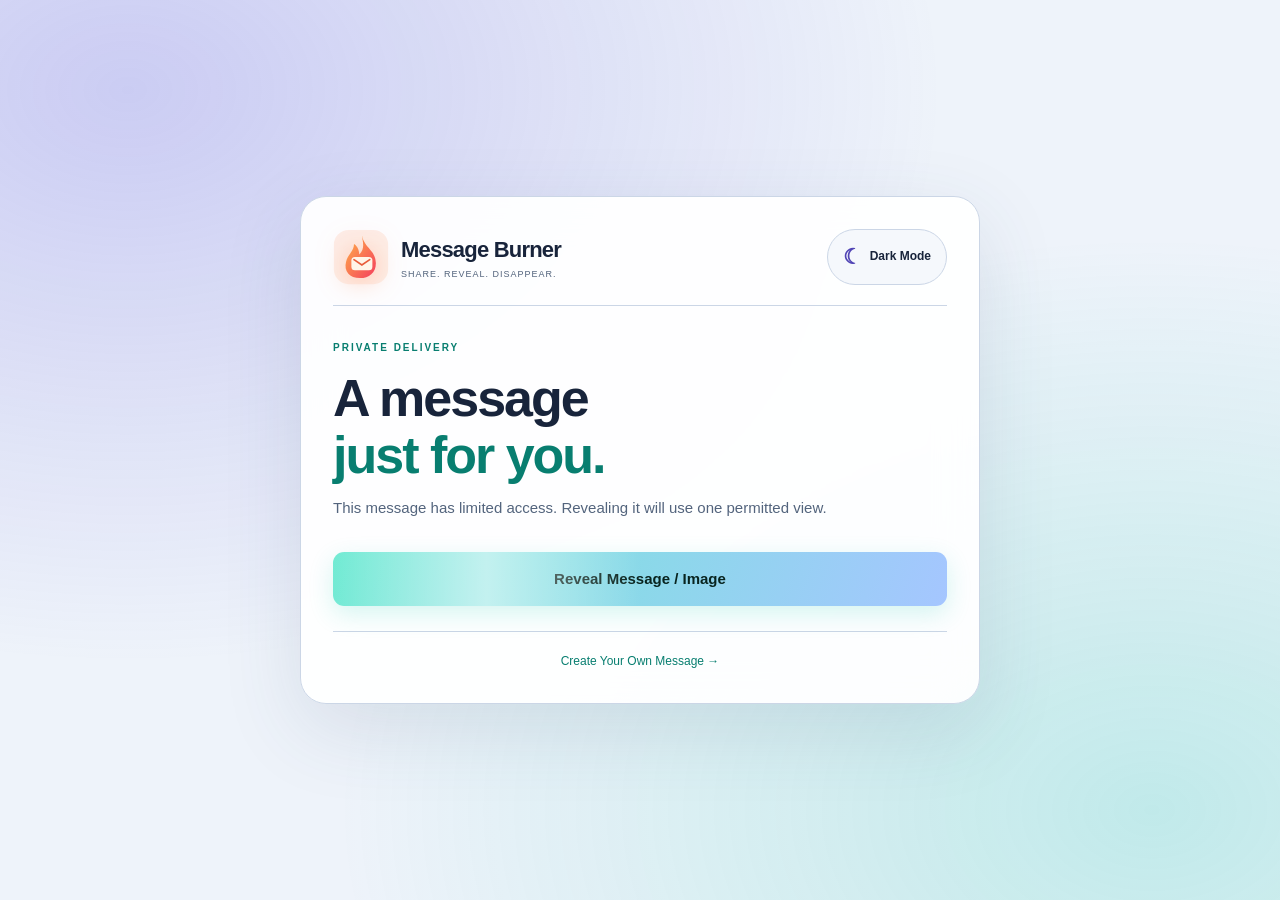
==== commit 36bf6c9c: "Udpated Project" ====
--- a/static/read.html
+++ b/static/read.html
@@ -1,19 +1,13 @@
 <!doctype html>
 <html lang="en">
   <head>
-    <meta charset="UTF-8" />
-
-    <meta name="viewport" content="width=device-width, initial-scale=1" />
-
-    <meta name="referrer" content="no-referrer" />
-
-    <title>Reveal Message | Message Burner</title>
-
-    <link rel="stylesheet" href="/static/style.css" />
-
+    <meta charset="UTF-8" />    
+    <meta name="viewport" content="width=device-width, initial-scale=1" />  
+    <meta name="referrer" content="no-referrer" />  
+    <title>Reveal Message | Message Burner</title>  
+    <link rel="stylesheet" href="/static/style.css" />  
     <script src="/static/app.js" defer></script>
-  </head>
-
+  </head>   
   <body>
     <main>
       <!-- Professional logo and theme -->
@@ -28,12 +22,10 @@
                 x2="100%"
                 y2="100%"
               >
-                <stop offset="0%" stop-color="#ffb347" />
-
+                <stop offset="0%" stop-color="#ffb347" />   
                 <stop offset="100%" stop-color="#f43f5e" />
               </linearGradient>
-            </defs>
-
+            </defs> 
             <rect
               x="1"
               y="1"
@@ -41,8 +33,7 @@
               height="62"
               rx="17"
               fill="rgba(255,120,70,0.12)"
-            />
-
+            />  
             <path
               d="M33 7 C36 22 49 24 49 39
                              C49 50 41 56 31 56
@@ -51,10 +42,8 @@
                              C29 20 30 26 30 29
                              C37 22 34 15 33 7Z"
               fill="url(#fireGradient)"
-            />
-
-            <rect x="21" y="32" width="24" height="15" rx="4" fill="#fff5e8" />
-
+            />  
+            <rect x="21" y="32" width="24" height="15" rx="4" fill="#fff5e8" /> 
             <path
               d="M24 35 L33 41 L42 35"
               stroke="#e85c39"
@@ -62,120 +51,89 @@
               stroke-linecap="round"
               fill="none"
             />
-          </svg>
-
+          </svg>    
           <div class="brand-text">
             <span class="brand-name"> Message Burner </span>
 
             <span class="brand-tagline"> Share. Reveal. Disappear. </span>
           </div>
-        </a>
-
+        </a>    
         <button
           type="button"
           id="themeToggle"
           class="theme-toggle"
           onclick="toggleTheme()"
         >
-          <span id="themeIcon">☀</span>
-
+          <span id="themeIcon">☀</span>    
           <span id="themeText">Light Mode</span>
         </button>
-      </header>
-
+      </header> 
       <!-- Main heading -->
       <section class="hero">
-        <span class="eyebrow"> PRIVATE DELIVERY </span>
-
+        <span class="eyebrow"> PRIVATE DELIVERY </span> 
         <h1>
           A message<br />
           <em>just for you.</em>
-        </h1>
-
+        </h1>   
         <p>
           This message has limited access. Revealing it will use one permitted
           view.
         </p>
-      </section>
-
+      </section>    
       <!-- Reveal button -->
-      <button class="primary" id="reveal">Reveal Message / Image</button>
-
+      <button class="primary" id="reveal">Reveal Message / Image</button>   
       <!-- Status message -->
-      <p id="status" role="status"></p>
-
+      <p id="status" role="status"></p> 
       <!-- Revealed content -->
       <section id="content" hidden>
-        <h2>Your private message</h2>
-
-        <p id="message" class="message"></p>
-
-        <img id="photo" hidden alt="Shared image" />
-
+        <h2>Your private message</h2>   
+        <p id="message" class="message"></p>    
+        <img id="photo" hidden alt="Shared image" />    
         <button class="remove" id="close">Close and Hide Content</button>
-      </section>
-
+      </section>    
       <!-- Footer -->
       <footer>
         <a href="/"> Create Your Own Message → </a>
       </footer>
-    </main>
-
+    </main> 
     <script>
-      const $ = (id) => document.getElementById(id);
-
+      const $ = (id) => document.getElementById(id);    
       // Reveal message and image
       $("reveal").onclick = async function () {
-        $("reveal").disabled = true;
-
-        $("status").textContent = "Opening your message...";
-
+        $("reveal").disabled = true;    
+        $("status").textContent = "Opening your message...";    
         try {
-          const token = location.pathname.split("/").pop();
-
+          const token = location.pathname.split("/").pop(); 
           const response = await fetch("/message/" + token, {
             method: "POST",
             cache: "no-store",
-          });
-
-          const data = await response.json();
-
+          });   
+          const data = await response.json();   
           if (!response.ok) {
             throw Error(data.detail);
-          }
-
+          } 
           // Display text message
-          $("message").textContent = data.message;
-
-          $("message").hidden = !data.message;
-
+          $("message").textContent = data.message;  
+          $("message").hidden = !data.message;  
           // Display image
           if (data.image) {
-            $("photo").src = data.image;
-
+            $("photo").src = data.image;    
             $("photo").hidden = false;
-          }
-
-          $("content").hidden = false;
-
-          $("reveal").hidden = true;
-
+          } 
+          $("content").hidden = false;  
+          $("reveal").hidden = true;    
           $("status").textContent = "Remaining views: " + data.remaining_reads;
         } catch (error) {
           $("status").textContent = error.message;
         }
-      };
-
+      };    
       // Close revealed content
       $("close").onclick = function () {
-        $("photo").removeAttribute("src");
-
+        $("photo").removeAttribute("src");  
         $("message").textContent = "";
-
-        $("content").hidden = true;
-
+        $("content").hidden = true; 
         $("status").textContent = "Content has been hidden.";
       };
     </script>
   </body>
-</html>
+</html> 
--- a/static/style.css
+++ b/static/style.css
@@ -1,997 +1,437 @@
-/* =========================================
-   MESSAGE BURNER - PROFESSIONAL DESIGN
-   ========================================= */
-
-/* Dark theme */
-
+/* 1. Dark theme */
 :root {
-  color-scheme: dark;
-
-  --bg: #080c18;
-  --panel: rgba(18, 25, 43, 0.88);
-  --field: #10182a;
-  --text: #eef4ff;
-  --muted: #a5b3ca;
-  --line: #34425b;
-  --accent: #65e6cf;
-  --accent2: #a8a2ff;
-  --shadow: 0 30px 90px #0007;
-  --ink: #08241f;
-  --danger: #f87171;
-  --whatsapp: #22c55e;
-  --email: #83b1ff;
-  --glow1: #6259df45;
-  --glow2: #16c8ae40;
+    color-scheme: dark;
+    --bg: #080c18;
+    --panel: #12192be8;
+    --field: #10182a;
+    --text: #eef4ff;
+    --muted: #a5b3ca;
+    --line: #34425b;
+    --accent: #65e6cf;
+    --accent2: #a8a2ff;
+    --danger: #f87171;
+    --shadow: 0 25px 80px #0006;
+} 
+/* 2. Light theme */
+:root.light {
+    color-scheme: light;
+    --bg: #eef3fa;
+    --panel: #fffffff0;
+    --field: #f5f8fc;
+    --text: #18243b;
+    --muted: #53647d;
+    --line: #cbd6e6;
+    --accent: #087e70;
+    --accent2: #5145b5;
+    --danger: #b91c1c;
+    --shadow: 0 25px 80px #354c7020;
+} 
+/* 3. Global settings */
+* {
+    box-sizing: border-box;
+} 
+[hidden] {
+    display: none !important;
+} 
+html {
+    scroll-behavior: smooth;
+} 
+body {
+    margin: 0;
+    min-height: 100vh;
+    display: grid;
+    place-items: center;
+    padding: 30px 16px;
+    font: 15px/1.6 "Segoe UI", sans-serif;
+    color: var(--text);
+    background: var(--bg);
+    isolation: isolate;
+    transition: background .4s, color .4s;
+} 
+/* 4. Animated background */
+body::before {
+    content: "";
+    position: fixed;
+    inset: 0;
+    z-index: -1;
+    pointer-events: none;
+    background:
+        radial-gradient(at 10% 10%, #6259df40, transparent 50%),
+        radial-gradient(at 90% 90%, #16c8ae35, transparent 50%);
+    animation: aurora 10s infinite alternate;
+} 
+/* 5. Main glass container */
+main {
+    width: min(100%, 680px);
+    padding: 32px;
+    background: var(--panel);
+    border: 1px solid var(--line);
+    border-radius: 26px;
+    backdrop-filter: blur(20px);
+    box-shadow: var(--shadow);
+    animation: enter .6s ease;
+    transition: background .4s, border-color .4s;
+} 
+/* 6. Header */
+header {
+    display: flex;
+    align-items: center;
+    justify-content: space-between;
+    flex-wrap: wrap;
+    gap: 12px;
+    padding-bottom: 20px;
+    border-bottom: 1px solid var(--line);
+} 
+/* 7. Professional logo */
+.brand-logo {
+    display: flex;
+    align-items: center;
+    gap: 12px;
+    color: var(--text);
+    text-decoration: none;
+} 
+.logo-icon {
+    width: 56px;
+    height: 56px;
+    flex-shrink: 0;
+    filter: drop-shadow(0 4px 12px #ff783550);
+    animation: float 3s ease-in-out infinite;
+} 
+.brand-text {
+    display: flex;
+    flex-direction: column;
+} 
+.brand-name {
+    font-size: 22px;
+    font-weight: 800;
+    letter-spacing: -.8px;
+    color: var(--text);
+} 
+.brand-tagline {
+    font-size: 9px;
+    letter-spacing: 1px;
+    text-transform: uppercase;
+    color: var(--muted);
+} 
+/* 8. Dynamic theme button */
+.theme-toggle {
+    display: flex;
+    align-items: center;
+    gap: 8px;
+    border-radius: 30px;
+    font-size: 12px;
+    white-space: nowrap;
+} 
+#themeIcon {
+    font-size: 21px;
+    color: #fbbf24;
+    transition: transform .4s;
+} 
+:root.light #themeIcon {
+    color: #5145b5;
+} 
+.theme-toggle:hover #themeIcon {
+    transform: rotate(35deg);
+} 
+/* 9. Main heading */
+.hero {
+    padding: 28px 0 20px;
+} 
+.eyebrow {
+    font-size: 10px;
+    font-weight: 800;
+    letter-spacing: 2px;
+    color: var(--accent);
+} 
+h1 {
+    font-size: clamp(34px, 7vw, 52px);
+    line-height: 1.1;
+    letter-spacing: -2px;
+    margin: 12px 0;
+} 
+h1 em {
+    font-style: normal;
+    color: var(--accent);
+} 
+h2 {
+    font-size: 21px;
+    margin: 0 0 12px;
+} 
+p {
+    color: var(--muted);
+    margin: 0 0 12px;
+} 
+/* 10. Form fields */
+label {
+    display: block;
+    font-weight: 650;
+    margin-bottom: 8px;
+} 
+textarea, input, select, button {
+    font: inherit;
+} 
+textarea, input:not([type="file"]), select {
+    width: 100%;
+    padding: 13px 15px;
+    color: var(--text);
+    background: var(--field);
+    border: 1px solid var(--line);
+    border-radius: 12px;
+    outline: none;
+    transition: all .3s ease;
+} 
+textarea {
+    min-height: 130px;
+    resize: vertical;
+} 
+textarea::placeholder {
+    color: var(--muted);
+} 
+textarea:focus, input:focus, select:focus {
+    border-color: var(--accent);
+    box-shadow: 0 0 0 3px #65e6cf25;
+} 
+small {
+    font-size: 12px;
+    color: var(--muted);
+} 
+/* 11. Character counter */
+#counter {
+    display: block;
+    text-align: right;
+    margin: 5px 0 18px;
+    font-variant-numeric: tabular-nums;
+} 
+/* 12. Image upload box */
+.upload {
+    display: grid;
+    place-items: center;
+    gap: 5px;
+    padding: 24px 10px;
+    margin-bottom: 18px;
+    background: var(--field);
+    color: var(--accent);
+    border: 1px dashed var(--line);
+    border-radius: 16px;
+    cursor: pointer;
+    transition: all .3s ease;
+} 
+.upload:hover {
+    border-color: var(--accent);
+    transform: translateY(-3px);
+    box-shadow: 0 8px 25px #16c8ae20;
+} 
+.upload-icon {
+    display: grid;
+    place-items: center;
+    width: 45px;
+    height: 45px;
+    font-size: 28px;
+    background: #65e6cf15;
+    border-radius: 12px;
+    transition: transform .3s;
+} 
+.upload:hover .upload-icon {
+    transform: rotate(90deg);
+} 
+/* 13. Hide duplicate file selection */
+input[type="file"] {
+    position: absolute;
+    width: 1px;
+    height: 1px;
+    opacity: 0;
+    overflow: hidden;
+    clip-path: inset(50%);
+} 
+.upload:has(+ input:focus-visible) {
+    outline: 2px solid var(--accent);
+} 
+/* 14. Image preview */
+#previewBox, #result, #content {
+    padding: 18px;
+    margin: 18px 0;
+    background: var(--field);
+    border: 1px solid var(--line);
+    border-radius: 16px;
+    animation: enter .4s ease;
+} 
+#preview, #photo {
+    display: block;
+    width: 100%;
+    max-height: 400px;
+    object-fit: contain;
+    border-radius: 12px;
+    margin-bottom: 12px;
+} 
+#fileName, #linkInfo {
+    font-size: 12px;
+    overflow-wrap: anywhere;
+} 
+/* 15. Expiry and number of users */
+.columns {
+    display: grid;
+    grid-template-columns: 1fr 1fr;
+    gap: 15px;
+    margin: 15px 0 22px;
+} 
+.columns small {
+    display: block;
+    margin-top: 6px;
+} 
+select {
+    cursor: pointer;
+} 
+select:hover, input[type="number"]:hover {
+    border-color: var(--accent);
+} 
+/* 16. Professional buttons */
+button {
+    padding: 10px 15px;
+    border: 1px solid var(--line);
+    border-radius: 11px;
+    background: var(--field);
+    color: var(--text);
+    font-weight: 650;
+    cursor: pointer;
+    transition: all .3s ease;
+} 
+button:hover:not(:disabled) {
+    transform: translateY(-3px);
+    border-color: var(--accent);
+    box-shadow: 0 5px 20px #16c8ae25;
+} 
+button:active:not(:disabled) {
+    transform: scale(.97);
+} 
+button:disabled {
+    opacity: .5;
+    cursor: wait;
+} 
+/* 17. Generate link button */
+.primary {
+    position: relative;
+    overflow: hidden;
+    width: 100%;
+    padding: 15px;
+    border: none;
+    background: linear-gradient(110deg, #71ebd3, #a5c6ff);
+    color: #08241f;
+    font-weight: 750;
+    box-shadow: 0 8px 25px #27cbb530;
+} 
+.primary::before {
+    content: "";
+    position: absolute;
+    inset: 0;
+    width: 50%;
+    background: linear-gradient(90deg, transparent, #fff8, transparent);
+    animation: shine 5s infinite;
+    pointer-events: none;
+} 
+/* 18. Remove image button */
+.remove {
+    width: 100%;
+    color: var(--danger);
+    background: #f8717110;
+    border-color: #f8717140;
+} 
+.remove:hover:not(:disabled) {
+    background: #dc2626;
+    color: white;
+} 
+/* 19. Sharing buttons */
+.shares {
+    display: flex;
+    flex-wrap: wrap;
+    gap: 8px;
+    margin-top: 12px;
+} 
+.shares button {
+    flex: 1 1 100px;
+    font-size: 13px;
+} 
+.whatsapp { color: #16a34a; }
+.email { color: var(--accent); }
+.sms { color: var(--accent2); } 
+/* 20. Status and revealed message */
+#status {
+    font-size: 13px;
+    color: var(--accent);
+    margin: 12px 0;
+    overflow-wrap: anywhere;
+} 
+#status:empty {
+    display: none;
+} 
+.message {
+    color: var(--text);
+    font-size: 17px;
+    white-space: pre-wrap;
+    overflow-wrap: anywhere;
+} 
+/* 21. Footer */
+footer {
+    text-align: center;
+    padding-top: 20px;
+    margin-top: 25px;
+    border-top: 1px solid var(--line);
+    color: var(--muted);
+    font-size: 12px;
+} 
+.footer-dot {
+    display: inline-block;
+    width: 7px;
+    height: 7px;
+    border-radius: 50%;
+    background: var(--accent);
+    animation: pulse 2s infinite;
+} 
+a {
+    color: var(--accent);
+    text-decoration: none;
+} 
+a:focus-visible, button:focus-visible {
+    outline: 2px solid var(--accent);
+    outline-offset: 3px;
+} 
+/* 22. Professional animations */
+@keyframes enter {
+    from { opacity: 0; transform: translateY(15px); }
+    to { opacity: 1; transform: translateY(0); }
+} 
+@keyframes aurora {
+    from { opacity: .6; transform: scale(1); }
+    to { opacity: 1; transform: scale(1.08); }
+} 
+@keyframes float {
+    0%, 100% { transform: translateY(0); }
+    50% { transform: translateY(-5px); }
+} 
+@keyframes shine {
+    0% { transform: translateX(-120%) skewX(-20deg); }
+    35%, 100% { transform: translateX(300%) skewX(-20deg); }
+} 
+@keyframes pulse {
+    0%, 100% { box-shadow: 0 0 0 0 #65e6cf50; }
+    50% { box-shadow: 0 0 0 6px #65e6cf00; }
 }
-
-/* Light theme */
-
-:root.light {
-  color-scheme: light;
-
-  --bg: #eef3fa;
-  --panel: rgba(255, 255, 255, 0.94);
-  --field: #f5f8fc;
-  --text: #18243b;
-  --muted: #53647d;
-  --line: #cbd6e6;
-  --accent: #087e70;
-  --accent2: #5145b5;
-  --shadow: 0 30px 90px #354c7020;
-  --ink: #08241f;
-  --danger: #b91c1c;
-  --whatsapp: #15803d;
-  --email: #1d4ed8;
-  --glow1: #6259df25;
-  --glow2: #16c8ae25;
+/* 23. Mobile responsive design */
+@media (max-width: 480px) {
+    body { padding: 12px; }
+    main { padding: 20px; border-radius: 20px; }
+    .columns { grid-template-columns: 1fr; }
+    .logo-icon { width: 42px; height: 42px; }
+    .brand-name { font-size: 17px; }
+    .brand-tagline { font-size: 7px; }
+    .brand-logo { gap: 8px; }
+    .theme-toggle { padding: 8px; font-size: 10px; }
+    .hero { padding-top: 20px; }
 }
-
-/* Global settings */
-
-* {
-  box-sizing: border-box;
-}
-
-[hidden] {
-  display: none !important;
-}
-
-html {
-  scroll-behavior: smooth;
-}
-
-::selection {
-  background: #65e6cf;
-  color: #08241f;
-}
-
-/* Website background */
-
-body {
-  margin: 0;
-  min-height: 100vh;
-  display: grid;
-  place-items: center;
-  padding: 36px 18px;
-
-  font-family: "Segoe UI", system-ui, sans-serif;
-  font-size: 15px;
-  line-height: 1.6;
-
-  color: var(--text);
-  background: var(--bg);
-
-  isolation: isolate;
-
-  transition:
-    background 0.45s ease,
-    color 0.45s ease;
-}
-
-/* Animated aurora background */
-
-body::before {
-  content: "";
-  position: fixed;
-  inset: 0;
-  z-index: -1;
-  pointer-events: none;
-
-  background:
-    radial-gradient(ellipse at 15% 10%, var(--glow1), transparent 48%),
-    radial-gradient(ellipse at 90% 80%, var(--glow2), transparent 45%);
-
-  animation: aurora 12s ease-in-out infinite alternate;
-}
-
-/* Professional grid background */
-
-body::after {
-  content: "";
-  position: fixed;
-  inset: 0;
-  z-index: -1;
-  pointer-events: none;
-
-  background-image:
-    linear-gradient(#8495b010 1px, transparent 1px),
-    linear-gradient(90deg, #8495b010 1px, transparent 1px);
-
-  background-size: 32px 32px;
-
-  mask-image: linear-gradient(#000, transparent);
-}
-
-/* Main glass container */
-
-main {
-  width: min(100%, 680px);
-  padding: 36px;
-
-  border: 1px solid var(--line);
-  border-radius: 28px;
-
-  background: var(--panel);
-
-  backdrop-filter: blur(24px);
-  -webkit-backdrop-filter: blur(24px);
-
-  box-shadow: var(--shadow);
-
-  animation: enter 0.65s ease both;
-
-  transition:
-    background 0.4s ease,
-    border-color 0.4s ease,
-    box-shadow 0.4s ease;
-}
-
-/* Navigation header */
-
-header {
-  display: flex;
-  align-items: center;
-  justify-content: space-between;
-  gap: 12px;
-
-  padding-bottom: 22px;
-
-  border-bottom: 1px solid var(--line);
-}
-
-/* Professional logo */
-
-.brand-logo {
-  display: flex;
-  align-items: center;
-  gap: 12px;
-
-  min-width: 0;
-
-  text-decoration: none;
-  color: var(--text);
-}
-
-.brand-logo:hover {
-  text-decoration: none;
-}
-
-/* Animated flame icon */
-
-.logo-icon {
-  width: 58px;
-  height: 58px;
-  flex-shrink: 0;
-
-  filter: drop-shadow(0 4px 12px #ff783540);
-
-  animation: logoFloat 4s ease-in-out infinite;
-
-  transition: filter 0.4s ease;
-}
-
-.brand-logo:hover .logo-icon {
-  filter: drop-shadow(0 4px 18px #ff783580);
-}
-
-/* Brand text */
-
-.brand-text {
-  display: flex;
-  flex-direction: column;
-  gap: 4px;
-}
-
-.brand-name {
-  font-size: 22px;
-  font-weight: 800;
-  letter-spacing: -0.8px;
-  line-height: 1.2;
-
-  color: var(--text);
-
-  transition: color 0.4s ease;
-}
-
-.brand-tagline {
-  font-size: 9px;
-  font-weight: 650;
-  letter-spacing: 1.3px;
-  text-transform: uppercase;
-
-  color: var(--muted);
-}
-
-/* Dynamic theme button */
-
-.theme-toggle {
-  display: flex;
-  align-items: center;
-  justify-content: center;
-  gap: 8px;
-
-  flex-shrink: 0;
-
-  padding: 10px 14px;
-
-  border: 1px solid var(--line);
-  border-radius: 30px;
-
-  background: var(--field);
-  color: var(--text);
-
-  font-size: 12px;
-  font-weight: 650;
-  white-space: nowrap;
-
-  cursor: pointer;
-}
-
-.theme-toggle:hover {
-  border-color: var(--accent);
-  box-shadow: 0 0 20px #65e6cf25;
-  transform: translateY(-2px);
-}
-
-/* Sun icon */
-
-#themeIcon {
-  display: inline-block;
-  font-size: 22px;
-  line-height: 1;
-  color: #fbbf24;
-
-  transition:
-    transform 0.5s ease,
-    color 0.4s ease;
-}
-
-.theme-toggle:hover #themeIcon {
-  transform: rotate(35deg);
-}
-
-/* Moon icon */
-
-:root.light #themeIcon {
-  color: #5145b5;
-}
-
-:root.light .theme-toggle {
-  background: #ffffff;
-  border-color: #d4ddec;
-  box-shadow: 0 4px 15px #354c7010;
-}
-
-/* Hero section */
-
-.hero {
-  padding: 30px 0 24px;
-}
-
-.eyebrow {
-  display: inline-block;
-
-  padding: 5px 11px;
-
-  border: 1px solid var(--line);
-  border-radius: 30px;
-
-  background: var(--field);
-
-  font-size: 10px;
-  font-weight: 800;
-  letter-spacing: 1.8px;
-
-  color: var(--accent);
-}
-
-/* Main heading */
-
-h1 {
-  font-size: clamp(34px, 7vw, 54px);
-  line-height: 1.08;
-  letter-spacing: -0.055em;
-
-  margin: 16px 0 14px;
-}
-
-h1 em {
-  font-style: normal;
-  color: var(--accent);
-
-  animation: textGlow 4s ease-in-out infinite;
-}
-
-h2 {
-  font-size: 21px;
-  letter-spacing: -0.03em;
-  margin: 0 0 12px;
-}
-
-p {
-  margin: 0 0 12px;
-  color: var(--muted);
-}
-
-/* Form labels */
-
-label {
-  display: block;
-  font-weight: 650;
-  margin: 0 0 8px;
-}
-
-/* Form elements */
-
-textarea,
-input,
-select,
-button {
-  font: inherit;
-}
-
-textarea,
-input:not([type="file"]),
-select {
-  width: 100%;
-
-  background: var(--field);
-  color: var(--text);
-
-  border: 1px solid var(--line);
-  border-radius: 12px;
-
-  padding: 13px 15px;
-
-  outline: none;
-
-  transition:
-    border-color 0.25s ease,
-    box-shadow 0.25s ease,
-    background 0.4s ease,
-    color 0.4s ease;
-}
-
-/* Message textarea */
-
-textarea {
-  min-height: 136px;
-  resize: vertical;
-}
-
-textarea::placeholder {
-  color: var(--muted);
-}
-
-/* Input focus animation */
-
-textarea:focus,
-input:focus,
-select:focus {
-  border-color: var(--accent);
-  box-shadow: 0 0 0 3px #39cbb52a;
-}
-
-/* Character counter */
-
-small {
-  font-size: 12px;
-  color: var(--muted);
-}
-
-#counter {
-  display: block;
-  text-align: right;
-
-  margin: 5px 0 18px;
-
-  font-variant-numeric: tabular-nums;
-
-  transition: color 0.3s ease;
-}
-
-/* Professional image upload box */
-
-.upload {
-  position: relative;
-
-  display: grid;
-  place-items: center;
-  gap: 5px;
-
-  padding: 26px 12px;
-  margin-bottom: 20px;
-
-  border: 1px dashed var(--line);
-  border-radius: 18px;
-
-  background: var(--field);
-  color: var(--accent);
-
-  cursor: pointer;
-
-  transition:
-    transform 0.3s ease,
-    border-color 0.3s ease,
-    box-shadow 0.3s ease,
-    background 0.4s ease;
-}
-
-/* Upload icon */
-
-.upload-icon {
-  display: grid;
-  place-items: center;
-
-  width: 46px;
-  height: 46px;
-
-  font-size: 28px;
-
-  border-radius: 14px;
-
-  background: #65e6cf15;
-  border: 1px solid #65e6cf35;
-
-  margin-bottom: 5px;
-
-  transition: transform 0.3s ease;
-}
-
-.upload:hover {
-  border-color: var(--accent);
-
-  transform: translateY(-3px);
-
-  box-shadow: 0 8px 30px #16c8ae20;
-}
-
-.upload:hover .upload-icon {
-  transform: rotate(90deg);
-}
-
-/* Hide extra Choose File button */
-
-input[type="file"] {
-  position: absolute;
-
-  width: 1px;
-  height: 1px;
-
-  padding: 0;
-  margin: -1px;
-
-  opacity: 0;
-  overflow: hidden;
-
-  clip-path: inset(50%);
-}
-
-.upload:has(+ input:focus-visible) {
-  outline: 2px solid var(--accent);
-  outline-offset: 4px;
-}
-
-/* Image preview container */
-
-#previewBox {
-  padding: 15px;
-  margin-bottom: 20px;
-
-  border: 1px solid var(--line);
-  border-radius: 16px;
-
-  background: var(--field);
-
-  animation: enter 0.4s ease both;
-}
-
-/* Preview and revealed image */
-
-#preview,
-#photo {
-  display: block;
-
-  width: 100%;
-  max-height: 420px;
-
-  object-fit: contain;
-
-  background: var(--field);
-
-  border: 1px solid var(--line);
-  border-radius: 14px;
-
-  margin-bottom: 12px;
-
-  animation: enter 0.5s ease both;
-}
-
-#fileName {
-  font-size: 12px;
-  overflow-wrap: anywhere;
-}
-
-/* Time limit and number of users */
-
-.columns {
-  display: grid;
-
-  grid-template-columns: 1fr 1fr;
-
-  gap: 16px;
-
-  margin: 10px 0 24px;
-}
-
-.columns small {
-  display: block;
-  margin-top: 6px;
-}
-
-select {
-  cursor: pointer;
-}
-
-select:hover {
-  border-color: var(--accent);
-}
-
-/* Number of users input */
-
-input[type="number"] {
-  width: 100%;
-
-  padding: 13px 15px;
-
-  background: var(--field);
-  color: var(--text);
-
-  border: 1px solid var(--line);
-  border-radius: 12px;
-
-  font-size: 15px;
-  font-variant-numeric: tabular-nums;
-
-  transition: all 0.3s ease;
-}
-
-input[type="number"]:hover {
-  border-color: var(--accent);
-}
-
-input[type="number"]:focus {
-  border-color: var(--accent);
-  box-shadow: 0 0 15px #65e6cf25;
-}
-
-/* General buttons */
-
-button {
-  cursor: pointer;
-
-  border: 1px solid var(--line);
-
-  background: var(--field);
-  color: var(--text);
-
-  border-radius: 11px;
-
-  padding: 10px 15px;
-
-  font-weight: 650;
-
-  transition:
-    transform 0.25s ease,
-    box-shadow 0.25s ease,
-    border-color 0.25s ease,
-    background 0.4s ease,
-    color 0.4s ease;
-}
-
-button:hover:not(:disabled) {
-  transform: translateY(-3px);
-
-  border-color: var(--accent);
-
-  box-shadow: 0 5px 20px #16c8ae25;
-}
-
-button:active:not(:disabled) {
-  transform: scale(0.97);
-}
-
-button:focus-visible,
-a:focus-visible {
-  outline: 2px solid var(--accent);
-  outline-offset: 4px;
-}
-
-button:disabled {
-  opacity: 0.55;
-  cursor: wait;
-}
-
-/* Remove image button */
-
-.remove {
-  width: 100%;
-
-  color: var(--danger);
-
-  border: 1px solid #f8717140;
-
-  background: #f8717110;
-}
-
-.remove:hover:not(:disabled) {
-  color: #ffffff;
-
-  background: #dc2626;
-  border-color: #dc2626;
-
-  box-shadow: 0 5px 20px #dc262630;
-}
-
-/* Main gradient button */
-
-.primary {
-  position: relative;
-  overflow: hidden;
-
-  width: 100%;
-  padding: 16px;
-
-  background: linear-gradient(110deg, #71ebd3, #a5c6ff);
-
-  color: var(--ink);
-
-  border: 0;
-
-  font-weight: 750;
-  letter-spacing: 0.3px;
-
-  box-shadow: 0 8px 28px #27cbb52b;
-}
-
-/* Button shine animation */
-
-.primary::before {
-  content: "";
-
-  position: absolute;
-
-  top: 0;
-  left: -100%;
-
-  width: 50%;
-  height: 100%;
-
-  background: linear-gradient(90deg, transparent, #ffffff70, transparent);
-
-  transform: skewX(-20deg);
-
-  animation: shine 5s infinite;
-
-  pointer-events: none;
-}
-
-.primary:hover:not(:disabled) {
-  box-shadow: 0 10px 35px #27cbb550;
-}
-
-/* Status messages */
-
-#status {
-  font-size: 13px;
-
-  margin: 14px 0;
-
-  color: var(--accent);
-
-  overflow-wrap: anywhere;
-}
-
-#status:empty {
-  display: none;
-}
-
-/* Generated link and revealed content */
-
-#result,
-#content {
-  margin-top: 22px;
-  padding: 20px;
-
-  border: 1px solid var(--line);
-  border-radius: 18px;
-
-  background: var(--field);
-
-  animation: enter 0.4s ease both;
-}
-
-#linkInfo {
-  font-size: 12px;
-  color: var(--muted);
-}
-
-/* Sharing buttons */
-
-.shares {
-  display: flex;
-  flex-wrap: wrap;
-
-  gap: 8px;
-
-  margin-top: 12px;
-}
-
-.shares button {
-  flex: 1 1 100px;
-
-  font-size: 13px;
-}
-
-/* WhatsApp button */
-
-.whatsapp {
-  color: var(--whatsapp);
-}
-
-.whatsapp:hover:not(:disabled) {
-  background: #22c55e20;
-  border-color: #22c55e;
-}
-
-/* Email button */
-
-.email {
-  color: var(--email);
-}
-
-.email:hover:not(:disabled) {
-  background: #659dff20;
-  border-color: #659dff;
-}
-
-/* SMS button */
-
-.sms {
-  color: var(--accent2);
-}
-
-/* Revealed message */
-
-.message {
-  white-space: pre-wrap;
-  overflow-wrap: anywhere;
-
-  color: var(--text);
-
-  font-size: 17px;
-  line-height: 1.8;
-}
-
-/* Footer */
-
-footer {
-  text-align: center;
-
-  border-top: 1px solid var(--line);
-
-  padding-top: 20px;
-  margin-top: 26px;
-
-  color: var(--muted);
-
-  font-size: 12px;
-}
-
-/* Animated footer indicator */
-
-.footer-dot {
-  display: inline-block;
-
-  width: 7px;
-  height: 7px;
-
-  margin-right: 5px;
-
-  border-radius: 50%;
-
-  background: var(--accent);
-
-  animation: pulse 2s infinite;
-}
-
-a {
-  color: var(--accent);
-  text-decoration: none;
-}
-
-a:hover {
-  text-decoration: underline;
-}
-
-/* =========================================
-   PROFESSIONAL ANIMATIONS
-   ========================================= */
-
-/* Page entrance */
-
-@keyframes enter {
-  from {
-    opacity: 0;
-    transform: translateY(16px);
-  }
-
-  to {
-    opacity: 1;
-    transform: translateY(0);
-  }
-}
-
-/* Animated background */
-
-@keyframes aurora {
-  from {
-    opacity: 0.65;
-    transform: scale(1);
-  }
-
-  to {
-    opacity: 1;
-    transform: scale(1.08);
-  }
-}
-
-/* Heading glow */
-
-@keyframes textGlow {
-  0%,
-  100% {
-    text-shadow: 0 0 5px #65e6cf10;
-  }
-
-  50% {
-    text-shadow: 0 0 22px #65e6cf40;
-  }
-}
-
-/* Button shine */
-
-@keyframes shine {
-  0% {
-    left: -100%;
-  }
-
-  30%,
-  100% {
-    left: 150%;
-  }
-}
-
-/* Footer pulse */
-
-@keyframes pulse {
-  0%,
-  100% {
-    box-shadow: 0 0 0 0 #65e6cf40;
-  }
-
-  50% {
-    box-shadow: 0 0 0 5px #65e6cf00;
-  }
-}
-
-/* Animated logo */
-
-@keyframes logoFloat {
-  0%,
-  100% {
-    transform: translateY(0);
-  }
-
-  50% {
-    transform: translateY(-4px);
-  }
-}
-
-/* =========================================
-   MOBILE RESPONSIVE DESIGN
-   ========================================= */
-
-@media (max-width: 480px) {
-  body {
-    padding: 16px 12px;
-  }
-
-  main {
-    padding: 20px;
-    border-radius: 20px;
-  }
-
-  header {
-    gap: 8px;
-    flex-wrap: wrap;
-  }
-
-  .logo-icon {
-    width: 43px;
-    height: 43px;
-  }
-
-  .brand-logo {
-    gap: 8px;
-  }
-
-  .brand-name {
-    font-size: 16px;
-  }
-
-  .brand-tagline {
-    font-size: 7px;
-    letter-spacing: 0.6px;
-  }
-
-  .theme-toggle {
-    padding: 8px 10px;
-    font-size: 10px;
-    gap: 5px;
-  }
-
-  #themeIcon {
-    font-size: 17px;
-  }
-
-  .columns {
-    grid-template-columns: 1fr;
-    gap: 14px;
-  }
-
-  .hero {
-    padding-top: 24px;
-  }
-
-  #result,
-  #content {
-    padding: 14px;
-  }
-
-  .upload {
-    padding: 20px 10px;
-  }
-}
-
-/* Reduced motion accessibility */
-
+/* 24. Accessibility */
 @media (prefers-reduced-motion: reduce) {
-  *,
-  *::before,
-  *::after {
-    animation: none !important;
-    transition: none !important;
-    scroll-behavior: auto !important;
-  }
-}
+    *, *::before, *::after {
+        animation: none !important;
+        transition: none !important;
+        scroll-behavior: auto !important;
+    }
+} 
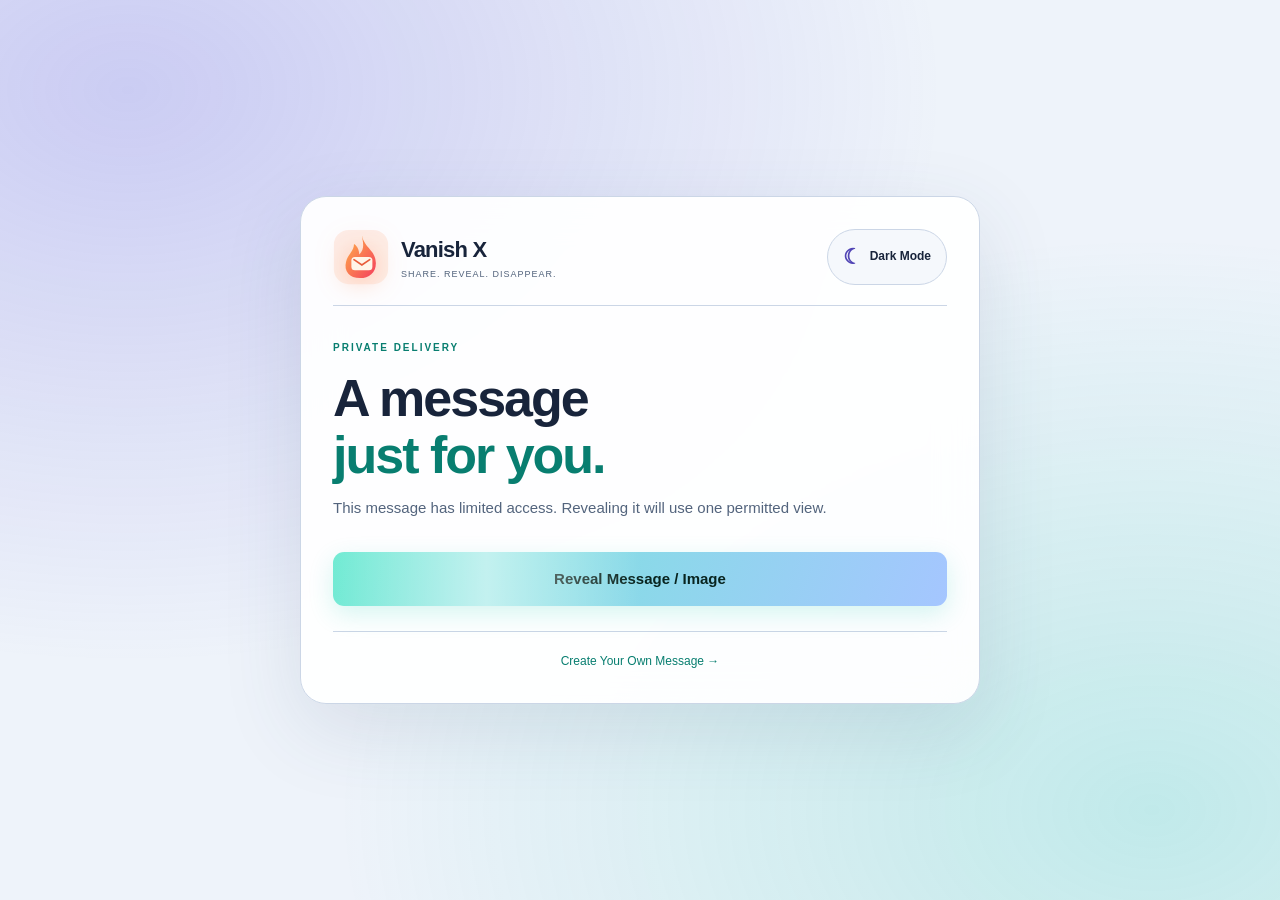
==== commit 5110c44f: "updated files" ====
--- a/static/read.html
+++ b/static/read.html
@@ -4,7 +4,7 @@
     <meta charset="UTF-8" />    
     <meta name="viewport" content="width=device-width, initial-scale=1" />  
     <meta name="referrer" content="no-referrer" />  
-    <title>Reveal Message | Message Burner</title>  
+    <title>Reveal Message | Vanish X</title>  
     <link rel="stylesheet" href="/static/style.css" />  
     <script src="/static/app.js" defer></script>
   </head>   
@@ -53,7 +53,7 @@
             />
           </svg>    
           <div class="brand-text">
-            <span class="brand-name"> Message Burner </span>
+            <span class="brand-name"> Vanish X </span>
 
             <span class="brand-tagline"> Share. Reveal. Disappear. </span>
           </div>
